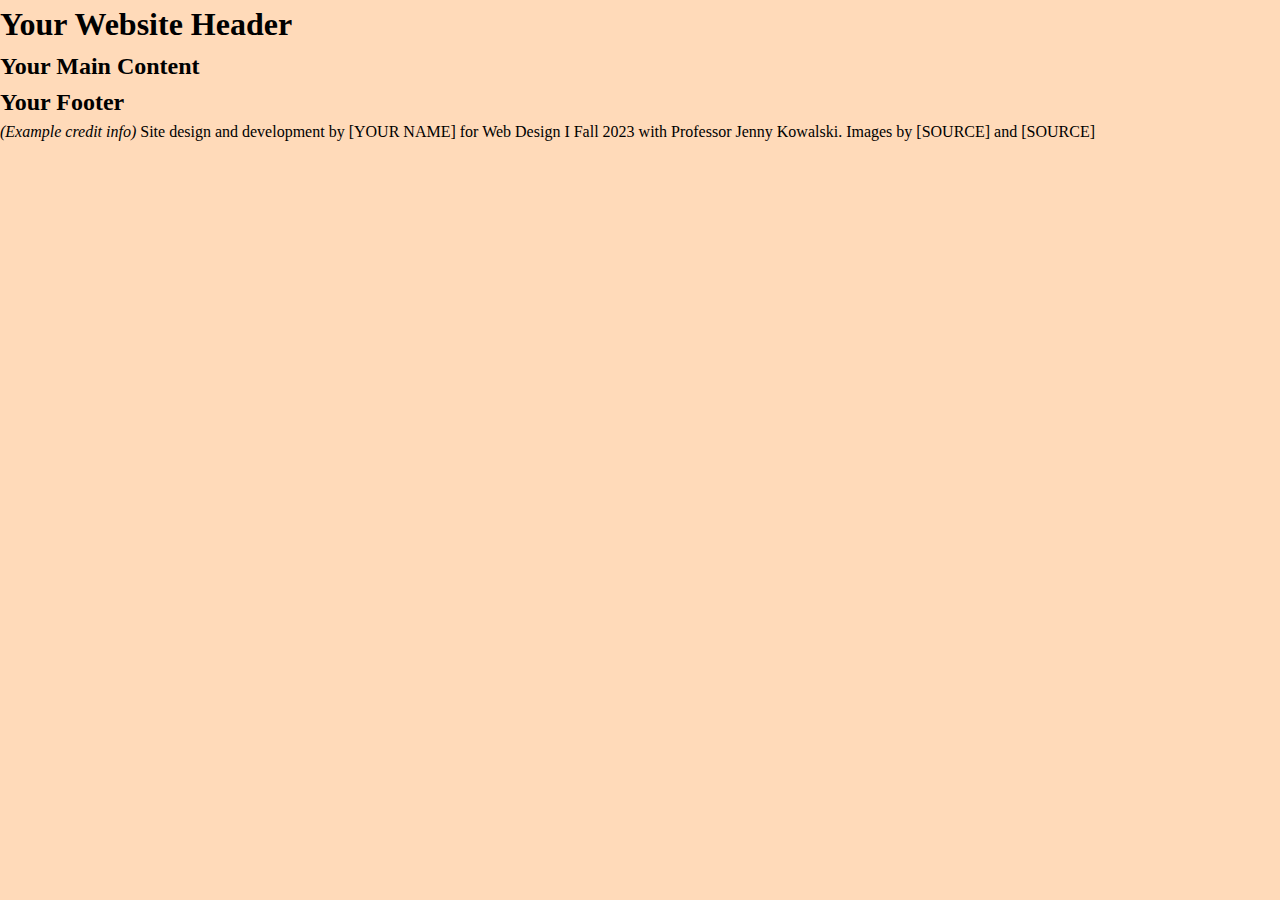
==== index.html @ ea48795d "Initial commit" ====
<!DOCTYPE html>
<html lang="en">

<head>
    <meta charset="UTF-8">
    <meta name="viewport" content="width=device-width, initial-scale=1.0">
    <link rel="stylesheet" type="text/css" href="styles.css">
    <title>Your Website Title</title>
    <!-- Include any additional meta tags, external fonts, or scripts here inside the head -->
</head>

<body>
    <!-- Your content goes here -->
    
    <header>
        <h1>Your Website Header</h1>
        <!-- Add logo, navigation, logo, or other header elements here based on your figma design file-->
    </header>

    <main>
        <h2>Your Main Content</h2>
        <!-- The main content of your website goes here based on your figma design file-->
    </main>

    <footer>
        <h2>Your Footer</h2>
        <p><em>(Example credit info)</em> Site design and development by [YOUR NAME] for Web Design I Fall 2023 with Professor Jenny Kowalski. Images by [SOURCE] and [SOURCE]</p>
        <!-- Footer content goes here, such as copyright information, links, etc. This is a good place for citing image sources-->
    </footer>

    <!-- Include any additional scripts or external libraries down here -->
</body>

</html>
---- styles.css ----
/* Starting off with Josh's Custom CSS Reset https://www.joshwcomeau.com/css/custom-css-reset/ */
*, *::before, *::after {
  box-sizing: border-box;
}
* {
  margin: 0;
}
body {
  line-height: 1.5;
  -webkit-font-smoothing: antialiased;
}
img, picture, video, canvas, svg {
  display: block;
  max-width: 100%;
}
input, button, textarea, select {
  font: inherit;
}
p, h1, h2, h3, h4, h5, h6 {
  overflow-wrap: break-word;
}
#root, #__next {
  isolation: isolate;
}

/* ——————————— YOUR CSS STARTS BELOW HERE ——————————— */

body {
  background-color: peachpuff;
}
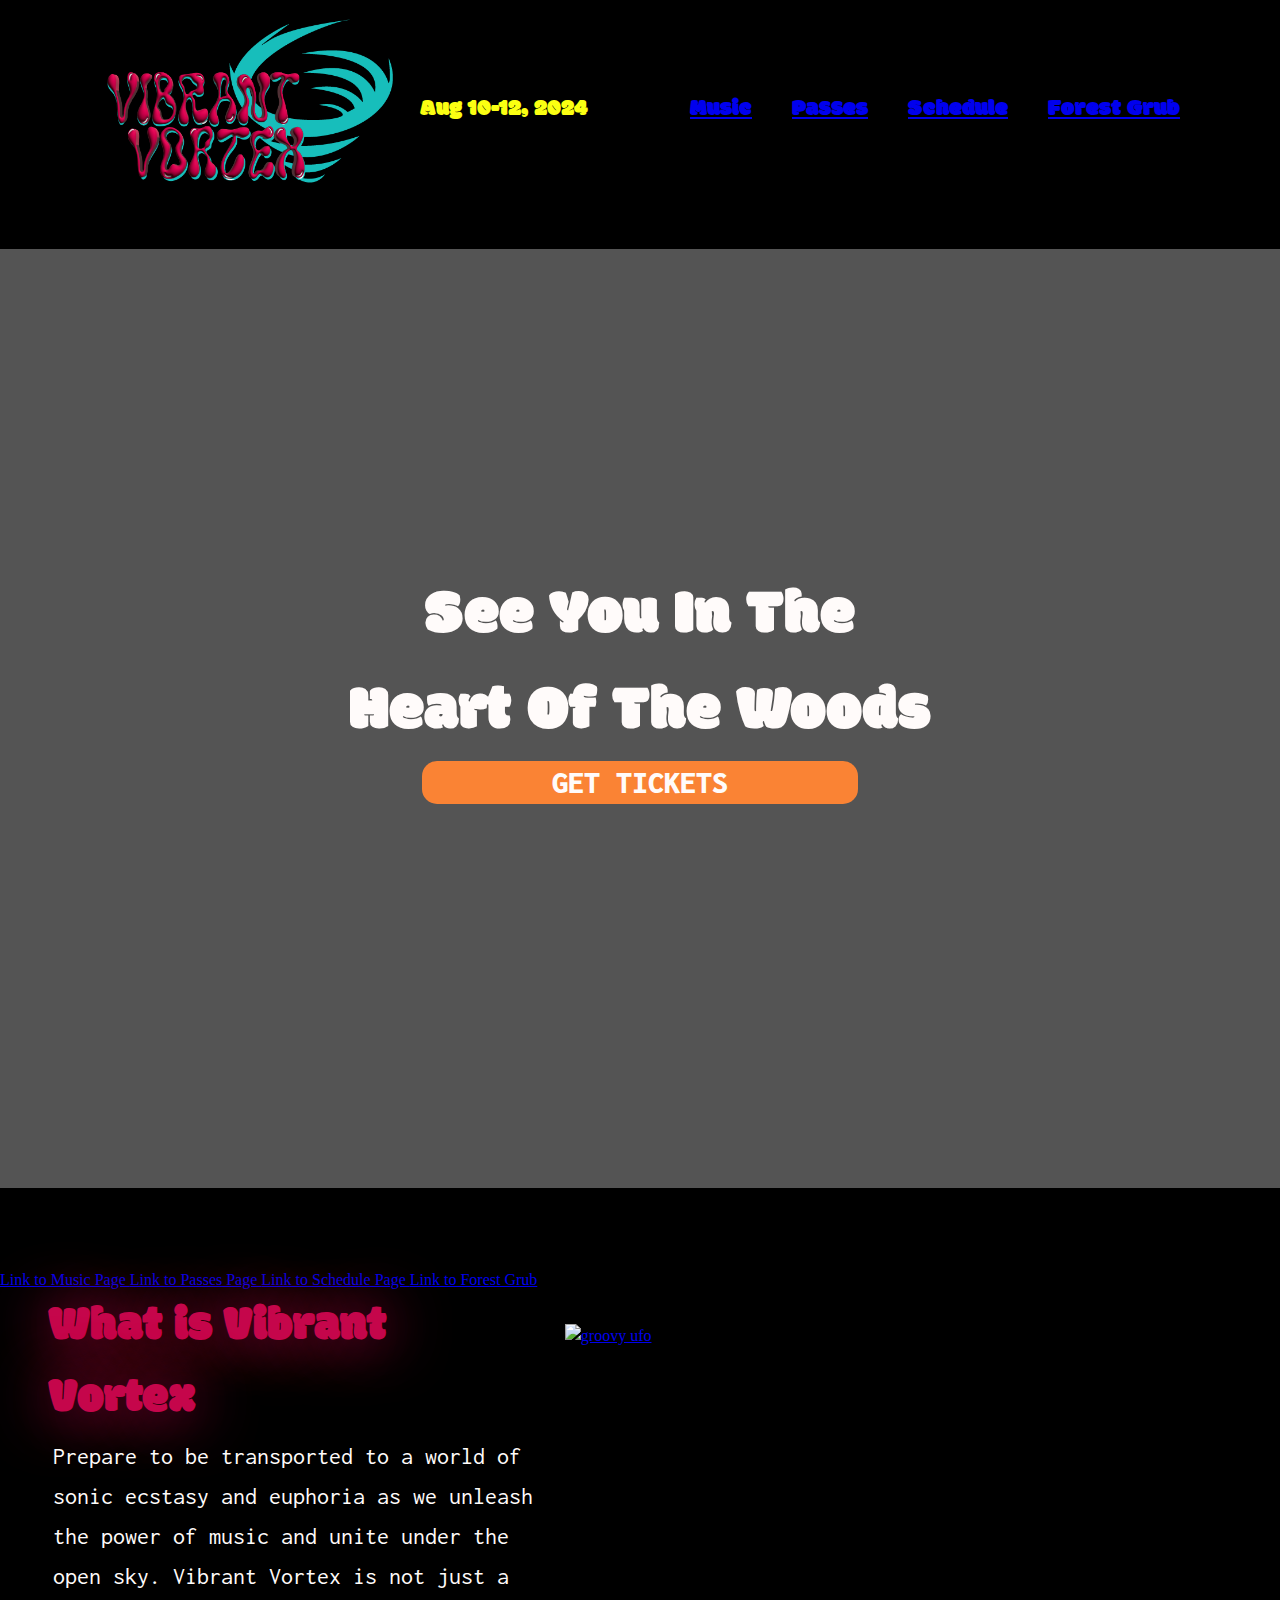
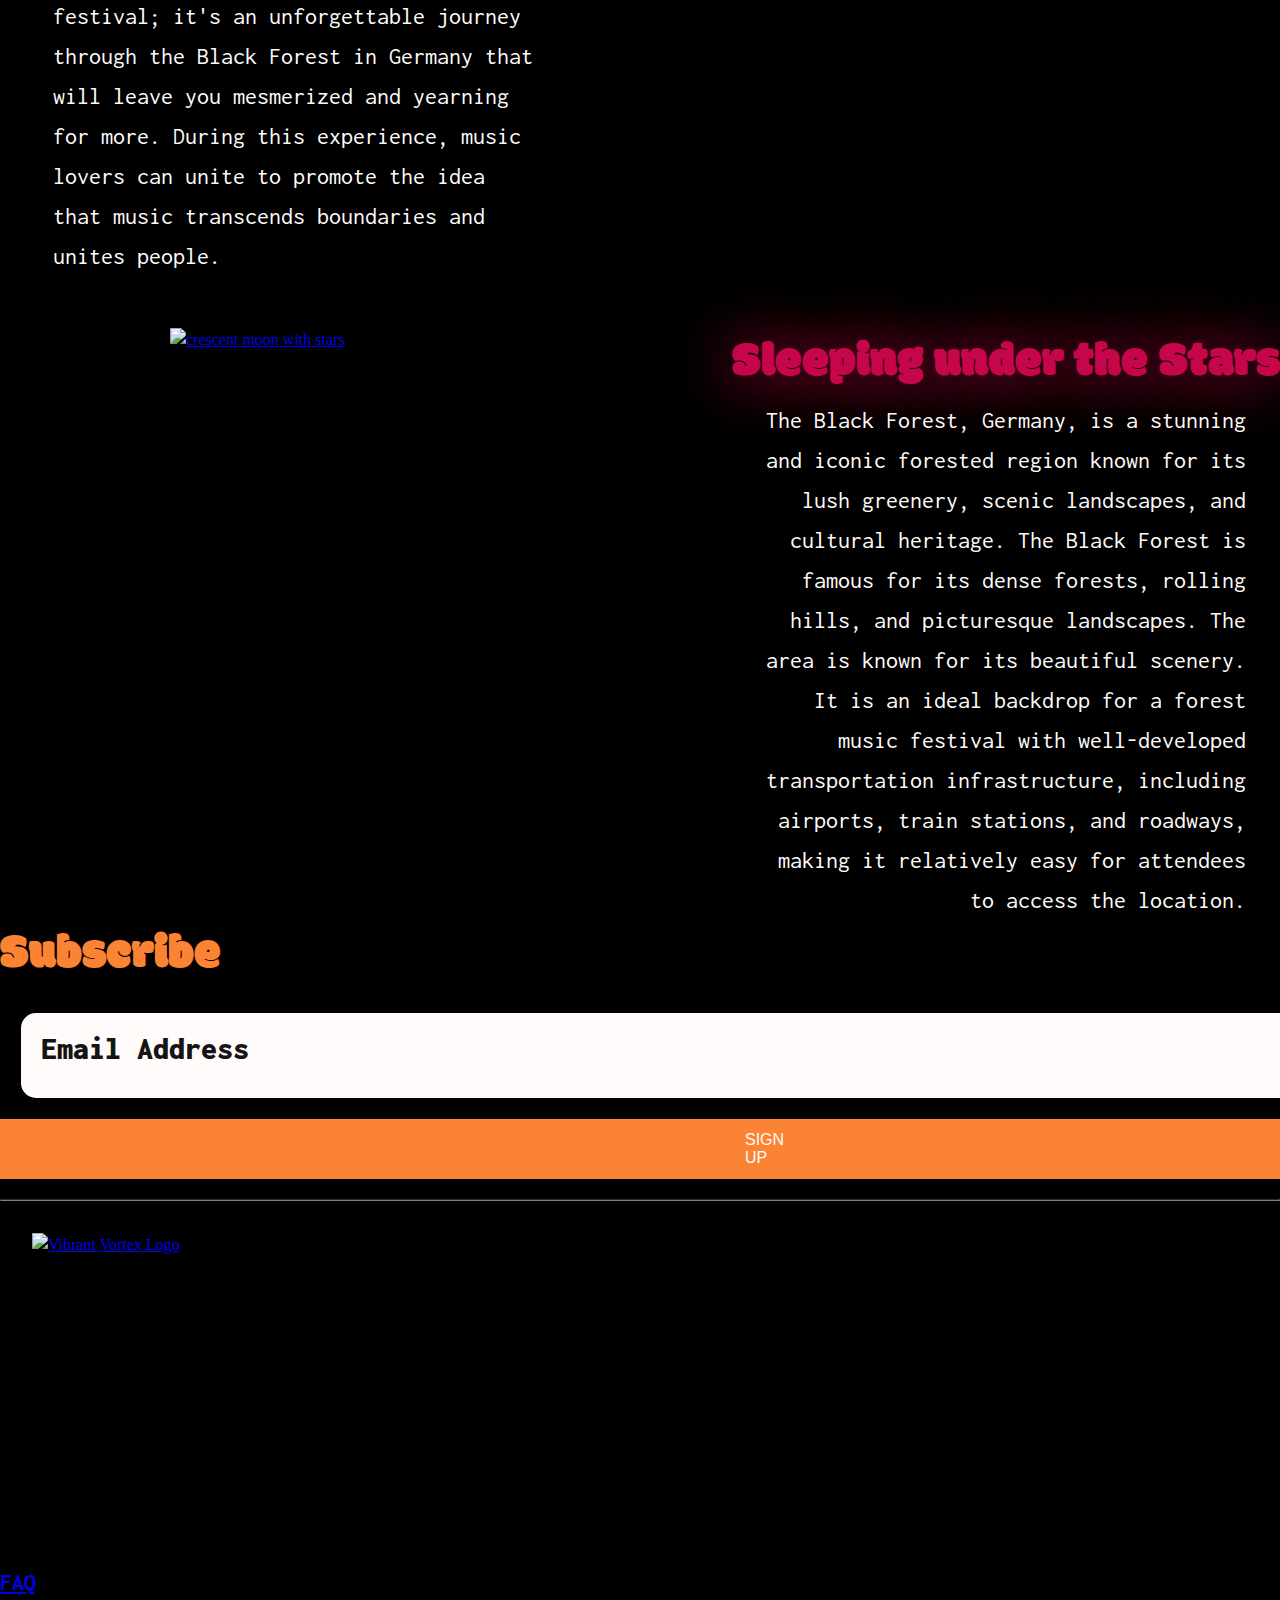
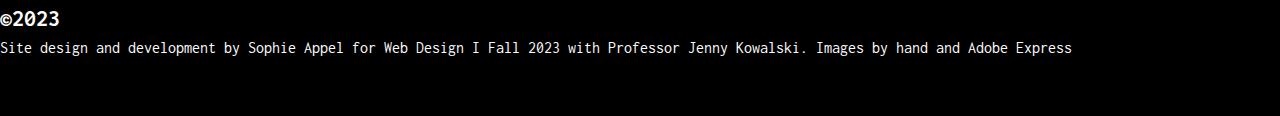
==== commit 6a66310a: "Add files via upload" ====
--- a/index.html
+++ b/index.html
@@ -5,26 +5,155 @@
     <meta charset="UTF-8">
     <meta name="viewport" content="width=device-width, initial-scale=1.0">
     <link rel="stylesheet" type="text/css" href="styles.css">
-    <title>Your Website Title</title>
-    <!-- Include any additional meta tags, external fonts, or scripts here inside the head -->
+    <title>Vibrant Vortex Music Festival</title>
+    <meta property="og:type" content="website">
+    <meta property="og:title" content="Vibrant Vortex">
+    <meta property="og:description" content="August 10-12, 2024">
+
+    <!--Modak + Inconsolata Font Family-->
+    <style>
+        @import url('https://fonts.googleapis.com/css2?family=Inconsolata:wght@200;300;400;500;600;700;800;900&family=Modak&display=swap');
+    </style>
+
+    <!-- Include an y additional meta tags, external fonts, or scripts here inside the head -->
+
 </head>
 
+
+
+<!--See You in the Forest Screen-->
+
 <body>
-    <!-- Your content goes here -->
-    
-    <header>
-        <h1>Your Website Header</h1>
-        <!-- Add logo, navigation, logo, or other header elements here based on your figma design file-->
-    </header>
+    <div class="main-nav">
+        <div class="nav-left">
+            <img class="nav-logo" src="./Images/Vibrant Vortex Logo.png" />
+            <p class="nav-dates">
+                Aug 10-12, 2024
+            </p>
+
+        </div>
+        <input id="toggle" type="checkbox" />
+
+        <label for="toggle" class="hamburger">
+            <div class="top-bun"></div>
+            <div class="meat"></div>
+            <div class="bottom-bun"></div>
+        </label>
+
+        <div class="nav">
+            <div class="nav-wrapper">
+                <nav class="nav-left">
+                    <a href="music.html">Music</a><br>
+                    <a href="passes.html">Passes</a><br>
+                    <a href="schedule.html">Schedule</a><br>
+                    <a href="grub.html">Forest Grub</a>
+                </nav>
+            </div>
+        </div>
+    </div>
+    <section>
+        <div class="headingBackground">
+            <h1 class="headingText">See You In The</h1>
+            <h1 class="headingText">Heart Of The Woods</h1>
+            <button type="button" class="GetTicketsButton" onclick="alert('Link to Passes')">GET TICKETS</button>
+        </div>
+
+        <!--<section>
+            <a href="/Volumes/sja225/Web design/event-site-template-web1-main/Images/concert_heading.png">
+                <img class="headingBackground" alt="Heading Background Image" src="/Volumes/sja225/Web design/event-site-template-web1-main/Images/concert_heading.png"
+                    width="1837"
+                    height="2053">
+        </section>-->
+
+        <a href="music.html">
+            Link to Music Page
+            <!---Link to the Navigation Eventually-->
+        </a>
+        <a href="passes.html">
+            Link to Passes Page
+            <!---Link to the Navigation Eventually-->
+        </a>
+        <a href="schedule.html">
+            Link to Schedule Page
+            <!---Link to the Navigation Eventually-->
+        </a>
+        <a href="grub.html">
+            Link to Forest Grub
+            <!---Link to the Navigation Eventually-->
+        </a>
+
+    </section>
+
+    <!--QnA on Front Page-->
 
     <main>
-        <h2>Your Main Content</h2>
+        <section class="IndexQuestion1Row">
+            <div>
+                <p class="VibrantVortexQuestion">What is Vibrant Vortex</p>
+                <p class="VibrantVortexAnswer">Prepare to be transported to a world of sonic ecstasy and euphoria as we
+                    unleash the power of music and unite under the open sky. Vibrant Vortex is not just a festival; it's
+                    an unforgettable journey through the Black Forest in Germany that will leave you mesmerized and
+                    yearning for more. During this experience, music lovers can unite to promote the idea that music
+                    transcends boundaries and unites people.</p>
+            </div>
+
+            <div class="IndexQuestion1Column">
+                <a class="UFOpng" href="/Volumes/sja225/Web design/event-site-template-web1-main/Images/groovy ufo.png">
+                    <img src="/Volumes/sja225/Web design/event-site-template-web1-main/Images/groovy ufo.png"
+                        alt="groovy ufo" style="width:100%">
+                </a>
+            </div>
+        </section>
+
+        <section class="IndexQuestion2Row">
+            <div class="IndexQuestion2Column">
+                <a class="MOONpng"
+                    href="/Volumes/sja225/Web design/event-site-template-web1-main/Images/good night moon.png">
+                    <img src="/Volumes/sja225/Web design/event-site-template-web1-main/Images/good night moon.png"
+                        alt="crescent moon with stars" style="width:100%">
+                </a>
+            </div>
+
+            <div>
+                <p class="SleepingStarsQuestion">Sleeping under the Stars</h1>
+                <p class="SleepingStarsAnswer">The Black Forest, Germany, is a stunning and iconic forested region known
+                    for its lush greenery, scenic landscapes, and cultural heritage. The Black Forest is famous for its
+                    dense forests, rolling hills, and picturesque landscapes. The area is known for its beautiful
+                    scenery. It is an ideal backdrop for a forest music festival with well-developed transportation
+                    infrastructure, including airports, train stations, and roadways, making it relatively easy for
+                    attendees to access the location.</p>
+            </div>
+        </section>
         <!-- The main content of your website goes here based on your figma design file-->
+
     </main>
 
     <footer>
-        <h2>Your Footer</h2>
-        <p><em>(Example credit info)</em> Site design and development by [YOUR NAME] for Web Design I Fall 2023 with Professor Jenny Kowalski. Images by [SOURCE] and [SOURCE]</p>
+        <section>
+            <p class="Subscribe">Subscribe</p>
+            <div id="SubscribeBox">
+                <p class="EmailText">Email Address</h2>
+            </div>
+            <button type="button" class="button" onclick="alert('you have signed up')">SIGN UP</button>
+        </section>
+
+        <hr class="bottom_line">
+
+        <a href="/Volumes/sja225/Web design/event-site-template-web1-main/Images/Vibrant Vortex Logo.png">
+            <img class="FAQLogo" alt="Vibrant Vortex Logo"
+                src="/Volumes/sja225/Web design/event-site-template-web1-main/Images/Vibrant Vortex Logo.png"
+                width="411" height="299">
+            <!-- Add logo, navigation, logo, or other header elements here based on your figma design file-->
+        </a>
+
+        <section>
+            <h2>
+                <a href="faq.html" target="_blank">FAQ</a>
+            </h2>
+            <h2>©2023</h2>
+        </section>
+        <p>Site design and development by Sophie Appel for Web Design I Fall 2023 with Professor Jenny Kowalski. Images
+            by hand and Adobe Express </p>
         <!-- Footer content goes here, such as copyright information, links, etc. This is a good place for citing image sources-->
     </footer>
 
@@ -32,3 +161,13 @@
 </body>
 
 </html>
+
+
+<!--h1 64-->
+<!--h2 48-->
+<!--h3 36-->
+<!--p 30-->
+<!--pass_text 24-->
+
+<!--c-navigation_ContainerMobile-->
+<!--c-navigation_ContainerMobile-->--- a/styles.css
+++ b/styles.css
@@ -1,30 +1,887 @@
 /* Starting off with Josh's Custom CSS Reset https://www.joshwcomeau.com/css/custom-css-reset/ */
-*, *::before, *::after {
+*,
+*::before,
+*::after {
   box-sizing: border-box;
 }
+
 * {
   margin: 0;
 }
+
 body {
   line-height: 1.5;
   -webkit-font-smoothing: antialiased;
 }
-img, picture, video, canvas, svg {
+
+img,
+picture,
+video,
+canvas,
+svg {
   display: block;
   max-width: 100%;
 }
-input, button, textarea, select {
-  font: inherit;
-}
-p, h1, h2, h3, h4, h5, h6 {
+
+input,
+button,
+textarea,
+select {
+  font: 'Modak';
+}
+
+p,
+h1,
+h2,
+h3,
+h4,
+h5,
+h6 {
   overflow-wrap: break-word;
 }
-#root, #__next {
+
+#root,
+#__next {
   isolation: isolate;
 }
 
+/*** NAV STYLES ***/
+
+.main-nav {
+  display: flex;
+  justify-content: space-between;
+  align-items: center;
+  margin: 0 100px;
+}
+
+.nav {
+  display: flex;
+  justify-content: flex-start;
+  align-items: center;
+  font-family: 'Modak'; font-size: 1.5em;
+}
+
+.nav-dates {
+  font-family: 'Modak'; font-size: 1.5em;
+  color: #FBFF12; 
+}
+
+.nav-logo {
+  width: 300px;
+}
+
+#toggle {
+  display: none;
+}
+
+@media screen and (min-width: 1000px) {
+  .nav-left {
+    display: flex;
+    justify-content: flex-start;
+    align-items: center;
+    gap: 20px;
+  }
+}
+
+
+
+/* ——————————— HAMBURGER ——————————— */
+
+@media screen and (max-width: 1000px) {
+  .nav-logo {
+    width: 100px;
+  }
+
+
+  /**
+  Hamburger
+  **/
+  .hamburger {
+    position: absolute;
+    top: 5em;
+    right: 5%;
+    margin-left: -2em;
+    margin-top: -45px;
+    width: 2em;
+    height: 45px;
+    z-index: 5;
+  }
+
+  .hamburger div {
+    position: relative;
+    width: 3em;
+    height: 7px;
+    border-radius: 3px;
+    background-color: #f8982b;
+    margin-top: 8px;
+    transition: all 0.3s ease-in-out;
+  }
+
+  /**
+  Nav Styles
+  **/
+  .nav {
+    position: fixed;
+    width: 100%;
+    height: 100%;
+    background-color: black;
+    top: -100%;
+    left: 0;
+    right: 0;
+    bottom: 0;
+    overflow: hidden;
+    transition: all 0.3s ease-in-out;
+    transform: scale(0);
+  }
+
+  .nav-wrapper {
+    position: relative;
+    overflow: hidden;
+    overflow-y: auto;
+    height: 100%;
+  }
+
+  nav {
+    text-align: left;
+    margin-left: 25%;
+  }
+
+  nav a {
+    position: relative;
+    text-decoration: none;
+    color: black;
+    font-size: 2em;
+    display: inline-block;
+    margin-top: 1.25em;
+    transition: color 0.2s ease-in-out;
+    letter-spacing: 1px;
+  }
+
+  nav a:before {
+    content: '';
+    height: 0;
+    position: absolute;
+    width: 0.25em;
+    background-color: white;
+    left: -0.5em;
+    transition: all 0.2s ease-in-out;
+  }
+
+  nav a:hover {
+    color: white;
+  }
+
+  nav a:hover:before {
+    height: 100%;
+  }
+
+  /**
+Animations
+**/
+  #toggle:checked+.hamburger .top-bun {
+    transform: rotate(-45deg);
+    margin-top: 25px;
+  }
+
+  #toggle:checked+.hamburger .bottom-bun {
+    opacity: 0;
+    transform: rotate(45deg);
+  }
+
+  #toggle:checked+.hamburger .meat {
+    transform: rotate(45deg);
+    margin-top: -7px;
+  }
+
+  #toggle:checked+.hamburger+.nav {
+    top: 0;
+    transform: scale(1);
+  }
+}
+
+
 /* ——————————— YOUR CSS STARTS BELOW HERE ——————————— */
 
-body {
-  background-color: peachpuff;
-}+
+/*Home Page*/
+.homepage{
+  padding: 20px;
+}
+
+html {
+  background-color: black;
+  color: #FFFBFA;
+  width: auto;
+  padding-top: 0;
+  padding-bottom:3.5em;
+  
+}
+
+.headingBackground {
+  background: url(images/concert_heading.png), lightgray 50% / cover no-repeat;
+  background-position: center;
+  background-size: cover;
+  box-shadow: inset 0 0 0 1000px rgba(0, 0, 0, 0.60);
+
+  width: 1837;
+  height: 2053;
+
+  padding: 20em;
+  margin-top: 2em;
+  margin-bottom: 5em;
+}
+
+.headingText{
+  color: #FFFBFA;
+  display: flex;
+  justify-content: center;
+  font-family: 'Modak';
+  font-size: 64px;
+}
+
+.GetTicketsButton{
+  background-color: #FA8334; /* Orange */
+  border-radius: 15px;
+
+  font-family: 'Inconsolata'; font-size: 32px;
+  font-weight: 900;
+  text-align: center;
+  color: #FFFBFA;
+
+  display: flex;
+  justify-content: center;
+  margin: auto;
+  margin-bottom: 2em;
+
+  padding: 5px 130px;
+  border: none;
+}
+
+.IndexQuestion1Row {
+  display: flex;
+}
+
+.IndexQuestion1Column{
+  flex: 50%;
+}
+
+.VibrantVortexQuestion {
+  color: #C5064B;
+  font-size: 48px;
+  font-family: 'Modak';
+  font-weight: normal;
+  text-shadow: 0px 2px 60px #C5064B;
+  margin-left: 1em;
+}
+
+.VibrantVortexAnswer {
+  color: #FFFBFA;
+  margin-left: 2.2em;;
+  width: 20em; 
+  font-size: 24px;
+  line-height: 40px;
+}
+
+.UFOpng { /*Media Quiery Underneath*/
+  display: flex;
+  justify-content: flex-end;
+  width: 1019px;
+  height: 636px; 
+  /*width: 392px;
+  height: 496px;*/
+
+  padding: 2em;
+}
+
+.IndexQuestion2Row {
+  display: flex;
+}
+
+.IndexQuestion2Column{
+  flex: 50%;
+}
+
+.SleepingStarsQuestion {
+  color: #C5064B;
+  font-size: 48px;
+  font-family: 'Modak';
+  font-weight: normal;
+  text-shadow: 0px 2px 60px #C5064B;
+  text-align: right;
+
+  display: flex;
+  justify-content: flex-end;
+  margin: auto;
+}
+
+.SleepingStarsAnswer {
+  color: #FFFBFA;
+  
+  display: flex;
+  justify-content: flex-end;
+  margin: auto;
+
+  width: 20em; 
+  text-align: right;
+  font-size: 24px;
+  line-height: 40px;
+}
+
+.MOONpng {
+  display: flex;
+  justify-content: flex-start;
+  margin: auto;
+
+  width: 392px;
+  height: 362px;
+}
+
+.Subscribe{
+  color: #FA8334;
+  font-size: 48px;
+  font-family: 'Modak';
+  font-weight: normal;
+}
+
+.EmailText{
+  color: #151414;
+  font-family: 'Inconsolata'; font-size: 32px;
+  font-weight: 900;
+  margin-top: 10px;
+
+  display: flex;
+  justify-content: left;
+
+  border-radius: 15px;
+
+  padding-left: 20px;
+  padding-top: 12px;
+  border: none;
+}
+
+#SubscribeBox{
+  width:1518px;
+  height:85px;
+  background:#FFFBFA;
+  font-family: 'Inconsolata';
+  margin: 1.3em;
+  border-radius: 15px;
+
+}
+
+/* MUSIC PAGE */
+.MusicBackground {
+  background-image: url(concert_background_2.png);
+}
+
+.MusicLineup {
+  color: #FFFBFA;
+  font-family: 'Modak'; font-size: 36px;
+  font-weight: normal;
+
+  width: 275px;
+  height: 75px;
+
+  display: flex;
+  justify-content: center;
+  margin: auto;
+
+  margin-bottom: 2em;
+  padding: 15px 15px;
+  text-align: center;
+
+  filter: drop-shadow(0px 4px 4px rgba(0, 0, 0, 0.25));
+
+  background: #C5064B;
+  box-shadow: 0px 0px 98px 12px #C5064B;
+}
+
+ /*Line - in between headliners ADD ANOTHER*/
+ .vl {
+  box-shadow: 1px 1px 3px #FBFF12;
+  height: 42px;
+  border-left: 3px solid #FBFF12;
+  position: absolute;
+  left: 28%;
+  margin-left: -3px;
+}
+
+.Headliners {
+  display: flex;
+  flex-direction: column;
+
+    .PostMalone {
+        font-family: 'Inconsolata';
+        font-style: normal;
+        font-weight: 700;
+        font-size: 48px;
+        line-height: 50px;
+      
+        color: #FFFBFA;
+      }
+
+      .TaylorSwift {
+        font-family: 'Inconsolata';
+        font-style: normal;
+        font-weight: 700;
+        font-size: 48px;
+        line-height: 50px;
+      
+        color: #FFFBFA;
+      }
+
+      .KendrickLamar {
+        font-family: 'Inconsolata';
+        font-style: normal;
+        font-weight: 700;
+        font-size: 48px;
+        line-height: 50px;
+        
+        color: #D9D9D9;
+
+        margin-bottom: 2em;
+      }
+}
+
+.Artists{
+  color: #FFFBFA;
+  font-family:'Inconsolata';
+  font-size: 36px;
+  text-align: center;
+
+  display: flex;
+  justify-content: center;
+  margin: auto;
+
+  margin-left: 8em;
+  margin-right: 8em;
+
+}
+
+/*PASSES*/
+.Passes{
+  color: #FFFBFA;
+  font-family: 'Modak'; font-size: 36px;
+  font-weight: normal;
+
+  width: 275px;
+  height: 75px;
+
+  display: flex;
+  justify-content: center;
+  margin: auto;
+
+  margin-bottom: 2em;
+  padding: 15px 15px;
+  text-align: center;
+
+  filter: drop-shadow(0px 4px 4px rgba(0, 0, 0, 0.25));
+
+  background: #17BEBB;
+  box-shadow: 0px 0px 98px 12px #17BEBB;
+}
+
+.PassHeading{
+  color: #FFFBFA;
+  font-size: 48px;
+  font-family: 'Modak';
+  font-weight: normal;
+  margin-left: 2em;
+}
+
+.PassSubHeading {
+  color: #FFFBFA;
+  font-family: 'Inconsolata'; font-size: 30px;
+  font-weight: medium;
+  margin-left: 7em;
+  margin-bottom: 0.5em;
+}
+
+.PassParagraph {
+  color: #FFFBFA;
+  font-family: 'Inconsolata'; font-size: 24px;
+  font-weight: regular;
+  margin-left: 5.5em;
+  margin-bottom: 0.5em;
+}
+
+.FestivalPass {
+  color: #FFFBFA;
+  font-family: 'Inconsolata'; font-size: 24px;
+  font-weight: regular;
+  margin-left: 4em;
+  margin-top: 2em;
+  margin-bottom: 0.5em;
+}
+
+/*Schedule*/
+.Schedule{
+  color: #FFFBFA;
+  font-family: 'Modak'; font-size: 36px;
+  font-weight: normal;
+
+  width: 275px;
+  height: 75px;
+
+  display: flex;
+  justify-content: center;
+  margin: auto;
+
+  margin-bottom: 2em;
+  padding: 15px 15px;
+  text-align: center;
+
+  filter: drop-shadow(0px 4px 4px rgba(0, 0, 0, 0.25));
+
+  background: #FA8334;
+  box-shadow: 0px 0px 98px 12px #FA8334;
+}
+
+.ScheduleMonth {
+  color: #FFFBFA;
+  font-family: 'Inconsolata'; font-size: 80px;
+  font-weight: bold;
+
+  margin-left: 1.5em;
+}
+
+.ScheduleDay {
+  color: #FFFBFA;
+  font-family: 'Modak'; font-size: 96px;
+  font-weight: regular;
+
+  margin-left: 2.5em;
+  margin-bottom: 0.5em;
+}
+
+.date {
+  color: #FFFBFA;
+  font-family: 'Inconsolata'; font-size: 48px;
+  font-weight: bold;
+
+  text-align: center;
+
+  display: flex-container;
+  justify-content: center;
+  margin: auto;
+}
+
+.band {
+  color: #FFFBFA;
+  font-family: 'Modak'; font-size: 48px;
+  font-weight: regular;
+
+  text-align: center;
+
+  display: flex-container;
+  justify-content: center;
+  margin: auto;
+}
+
+/*3:00am Post Malone*/
+.HeadlinerDate1 {
+  color: #17BEBB;
+  font-family: 'Inconsolata'; font-size: 48px;
+  font-weight: bold;
+
+  text-align: center;
+
+  display: flex-container;
+  justify-content: center;
+  margin: auto;
+}
+
+.HeadlinerBand1 {
+  color: #17BEBB;
+  font-family: 'Modak'; font-size: 48px;
+  font-weight: regular;
+
+  text-align: center;
+
+  display: flex-container;
+  justify-content: center;
+  margin: auto;
+}
+
+/*3:00am Taylor Swift*/
+.HeadlinerDate2 {
+  color: #C5064B;
+  font-family: 'Inconsolata'; font-size: 48px;
+  font-weight: bold;
+
+  text-align: center;
+
+  display: flex-container;
+  justify-content: center;
+  margin: auto;
+}
+
+.HeadlinerBand2 {
+  color: #FFFBFA;
+  font-family: 'Modak'; font-size: 48px;
+  font-weight: regular;
+
+  text-align: center;
+
+  display: flex-container;
+  justify-content: center;
+  margin: auto;
+}
+
+/*3:00am KendrickLamar*/
+.HeadlinerDate3 {
+  color: #FA8334;
+  font-family: 'Inconsolata'; font-size: 48px;
+  font-weight: bold;
+
+  text-align: center;
+
+  display: flex-container;
+  justify-content: center;
+  margin: auto;
+}
+
+.HeadlinerBand3 {
+  color: #FA8334;
+  font-family: 'Modak'; font-size: 48px;
+  font-weight: regular;
+
+  text-align: center;
+
+  display: flex-container;
+  justify-content: center;
+  margin: auto;
+}
+
+/* FOREST GRUB */
+.ForestGrub {
+  color: #2D0B63;
+  font-family: 'Modak'; font-size: 36px;
+  font-weight: normal;
+
+  width: 275px;
+  height: 75px;
+
+  display: flex;
+  justify-content: center;
+  margin: auto;
+
+  margin-bottom: 2em;
+  padding: 15px 15px;
+  text-align: center;
+
+  filter: drop-shadow(0px 4px 4px rgba(0, 0, 0, 0.25));
+
+  background: #FBFF12;
+  box-shadow: 0px 0px 98px 12px #FBFF12;
+}
+
+.ForestGrubHeaderEntree {
+  color: #FA8334;
+  font-family: 'Modak'; font-size: 36px;
+  font-weight: regular;
+  margin-top: 2em;
+  margin-left: 1.3em;
+}
+
+.ForestGrubHeaderDesserts {
+  color: #17BEBB;
+  font-family: 'Modak'; font-size: 36px;
+  font-weight: regular;
+  margin-top: 2em;
+  margin-left: 1.3em;
+}
+
+.ForestGrubHeaderBev {
+  color: #C5064B;
+  font-family: 'Modak'; font-size: 36px;
+  font-weight: regular;
+  margin-top: 2em;
+  margin-left: 1.3em;
+}
+
+.Restaurant {
+  color: #FFFBFA;
+  font-family: 'Inconsolata'; font-size: 24px;
+  font-weight: bold;
+  margin-left: 2em;
+}
+
+/*FAQ PAGE*/
+
+.FAQHeadline {
+  color: #FFFBFA;
+  font-family: 'Modak'; font-size: 36px;
+  font-weight: normal;
+
+  width: 275px;
+  height: 75px;
+
+  display: flex;
+  justify-content: center;
+  margin: auto;
+
+  margin-bottom: 2em;
+  padding: 15px 15px;
+  text-align: center;
+
+  filter: drop-shadow(0px 4px 4px rgba(0, 0, 0, 0.25));
+}
+
+.faq_q {
+  color: #FFFBFA;
+  font-family: 'Inconsolata'; font-size: 28px;
+  font-weight: regular;
+  padding-left: 1em;
+  padding-bottom: 1em;
+}
+
+.faq_a {
+  color: #FFFBFA;
+  font-family: 'Inconsolata'; font-size: 18px;
+  font-weight: regular;
+  padding-left: 2.9em;
+  padding-bottom: 1em;
+}
+
+.PinterestButton {
+
+/* PINTEREST Text */
+
+  color: #FFFBFA;
+  font-family: 'Inconsolata';
+  font-style: normal;
+  text-align: center;
+
+  margin-left: 3.4em;
+  margin-top: 1em;
+  margin-bottom: 1em;
+
+/* Button */
+
+position: absolute;
+width: 400px;
+height: 96px;
+
+background: #FA8334;
+border-radius: 15px;
+border: none;
+}
+
+
+
+
+
+
+
+
+
+
+
+
+
+/*Basic Heading Commands*/
+
+h1 {
+  color: #FFFBFA;
+  font-size: 48px;
+  font-family: 'Modak'; font-size: 36px;
+  font-weight: normal;
+   /* font-family: "pain-de-mie", sans-serif;
+  font-style: normal; */
+}
+
+h2{
+  color: #FFFBFA;
+  font-family: 'Inconsolata';
+}
+
+h3{
+  color: #FFFBFA;
+  font-family: 'Inconsolata';
+}
+
+h4{
+  color: #FFFBFA;
+  font-family: 'Inconsolata';
+}
+
+p{
+  color: #FFFBFA;
+  font-family: 'Inconsolata';
+}
+
+.pass_text{
+  color: #FFFBFA;
+  font-family: 'Inconsolata';
+}
+
+.faq_a{
+  color: #FFFBFA;
+  font-family: 'Inconsolata';
+}
+
+.DateAndBand {
+  list-style-type: none
+}
+
+/*Footer*/
+.button {
+  background-color: #FA8334; /* Orange */
+  border: none;
+  color: #FFFBFA;
+  padding: 12px 745px;
+  text-align: left;
+  text-decoration: none;
+  display: inline-block;
+  font-size: 16px;
+}
+
+hr {
+  height: 2px;
+  margin-top: 20px;
+  background-color: gray;
+  border-color: gray;
+}
+
+.bottom-line {
+  margin-top: 25px;
+}
+
+.FAQLogo {
+  margin: 2em;
+}
+
+
+
+
+
+/*colors
+#C5064B - magenta
+#FBFF12 - yellow
+#FA8334 - orange
+#2D0B63 - violet
+#17BEBB - teal
+#103900 - green
+#FFFBFA - white
+
+/*--
+
+/*Macbook Dimensions
+2560 x 1600
+/*
+
+.c-navigation__navItemMobile {
+  text-align: left;
+  margin-left: 25px;
+  font-family: Carena,sans-serif;
+}
+
+@media (min-width: 768px)
+.c-navigation__navItem {
+    color: #fff;
+    font-size: 1rem;
+    font-weight: 700;
+}
+
+*/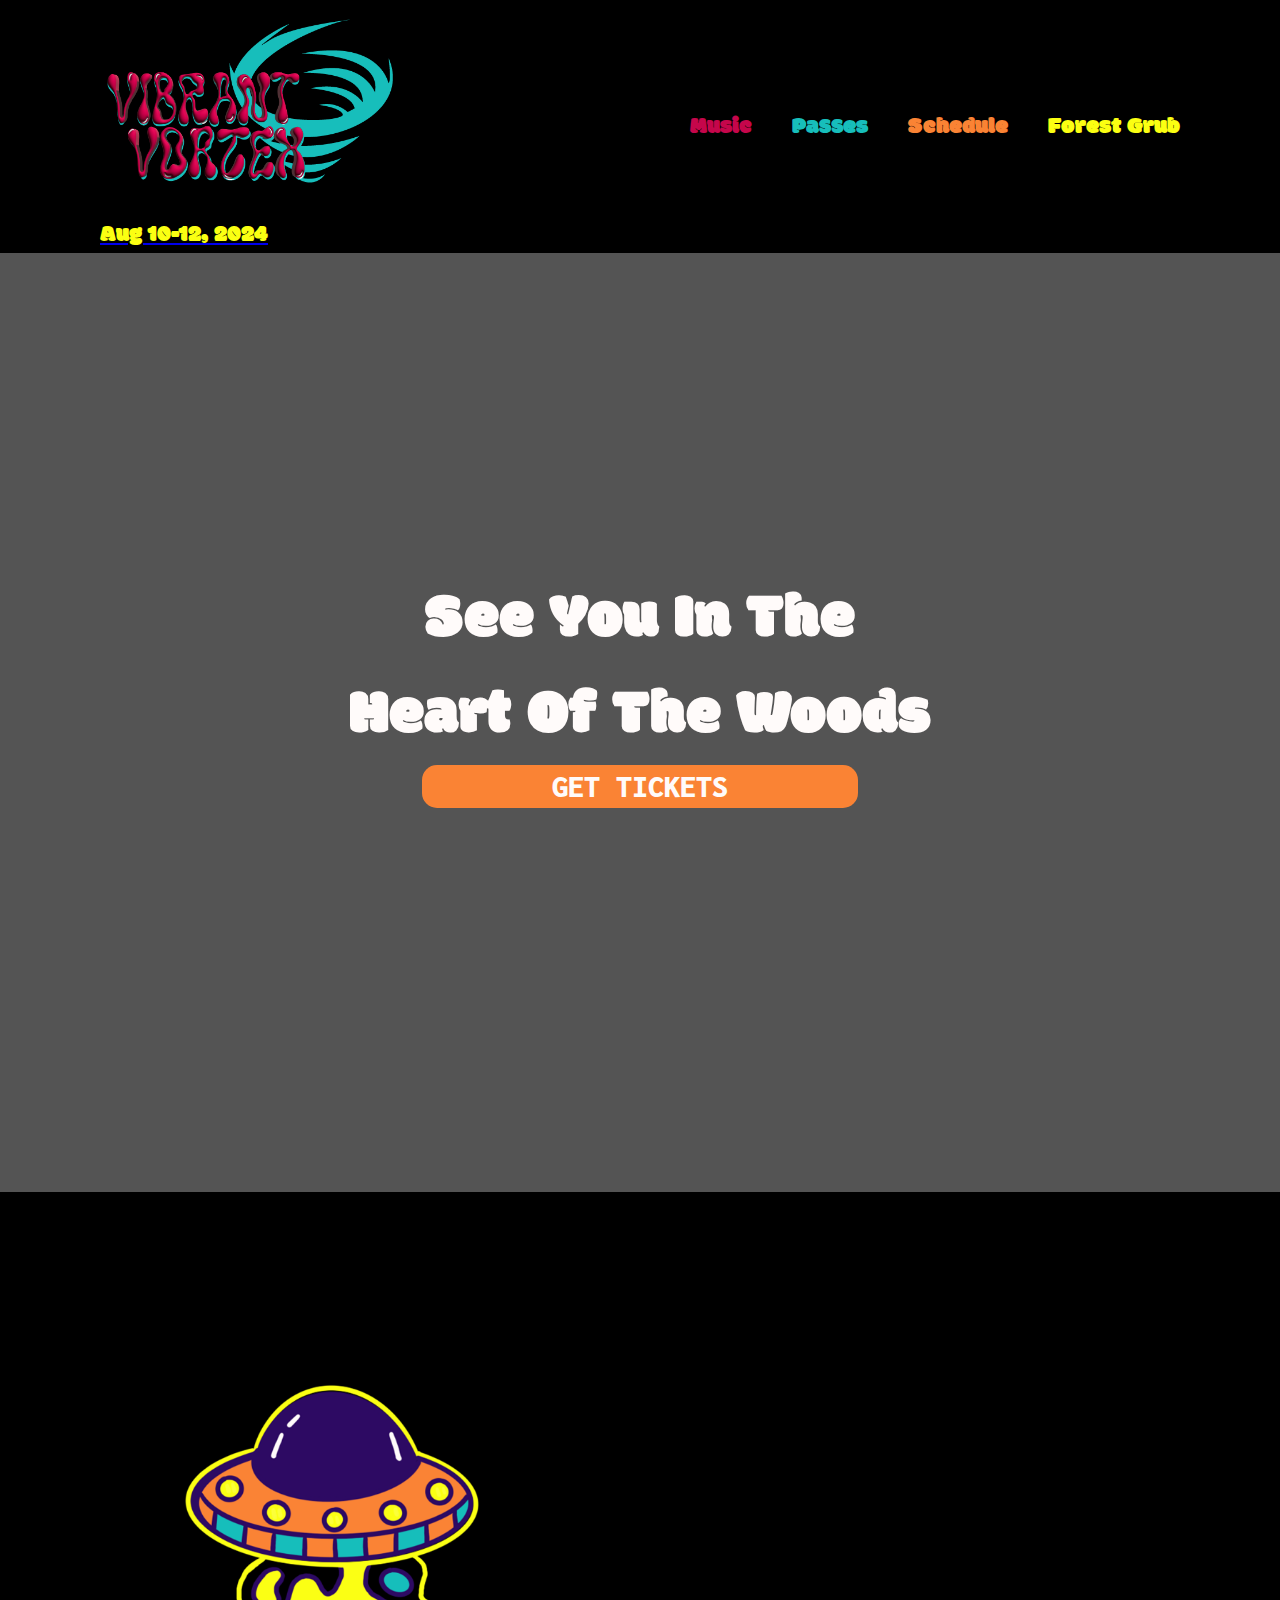
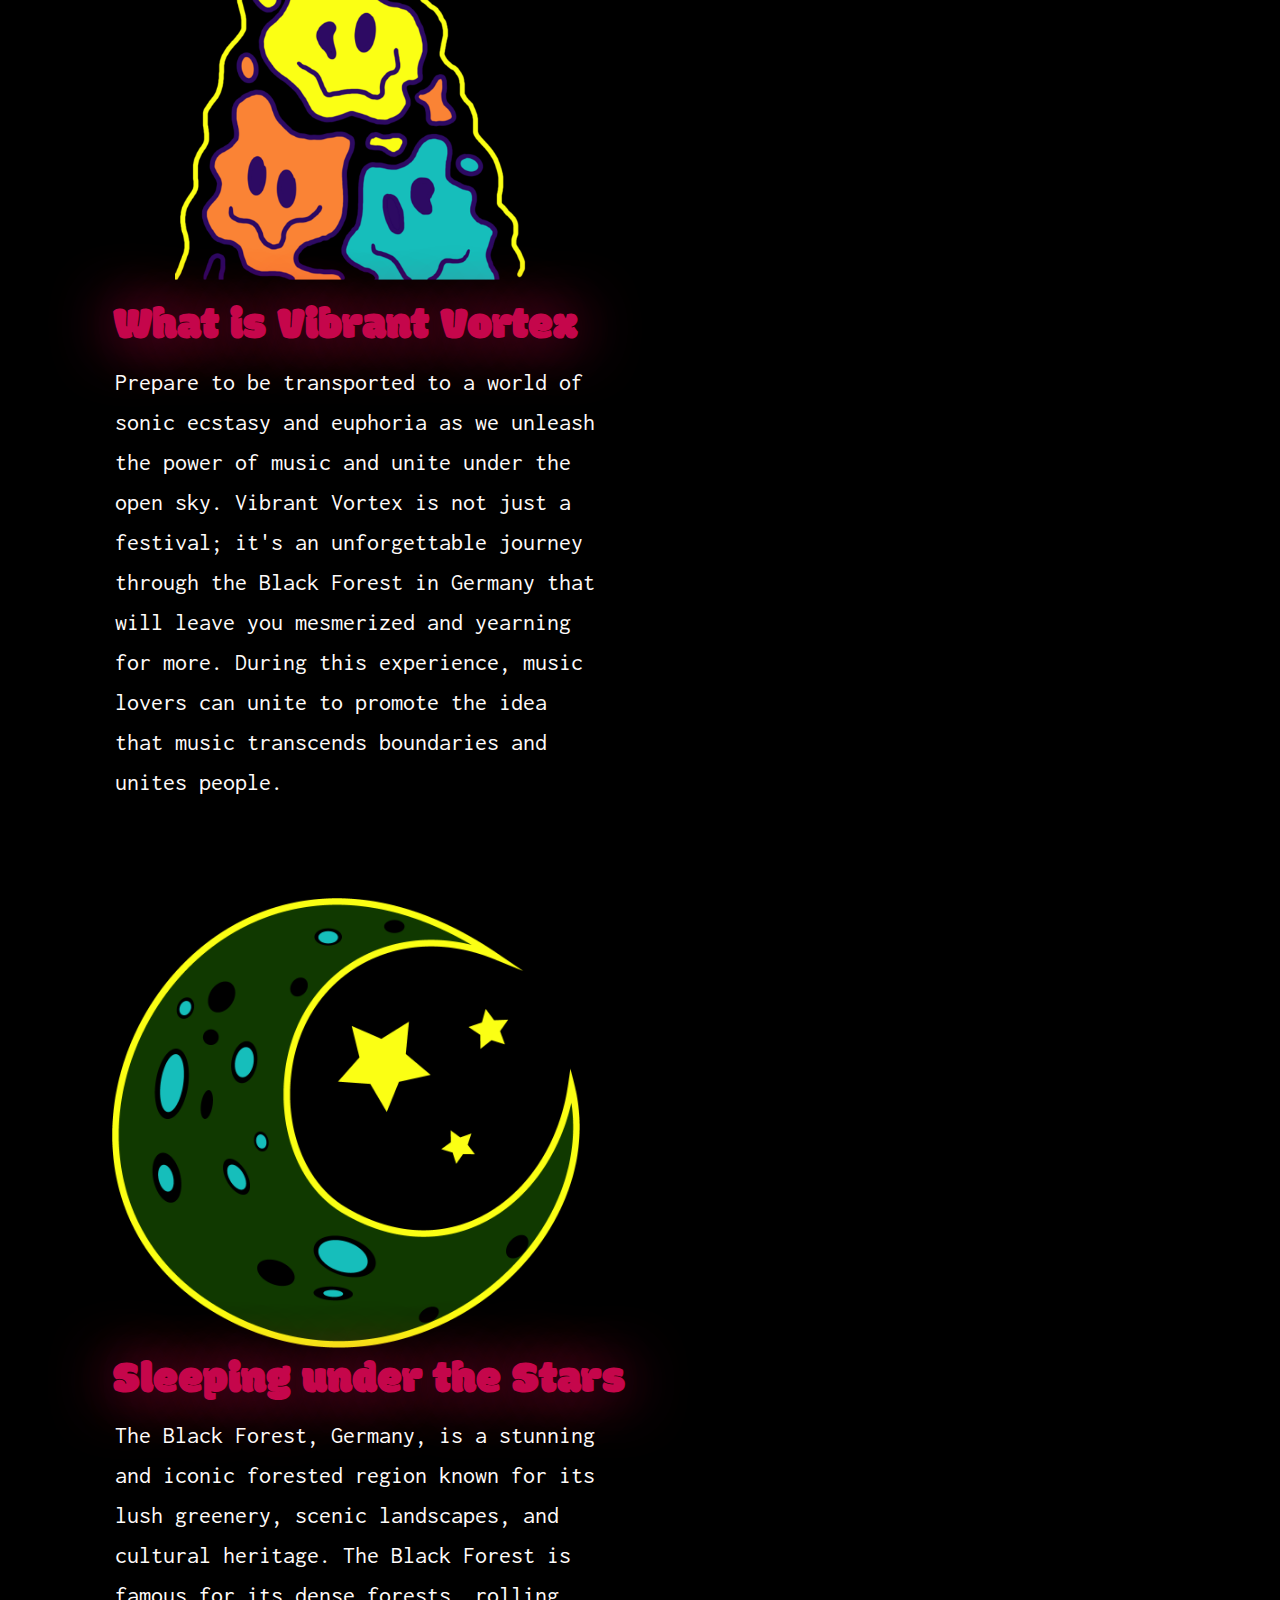
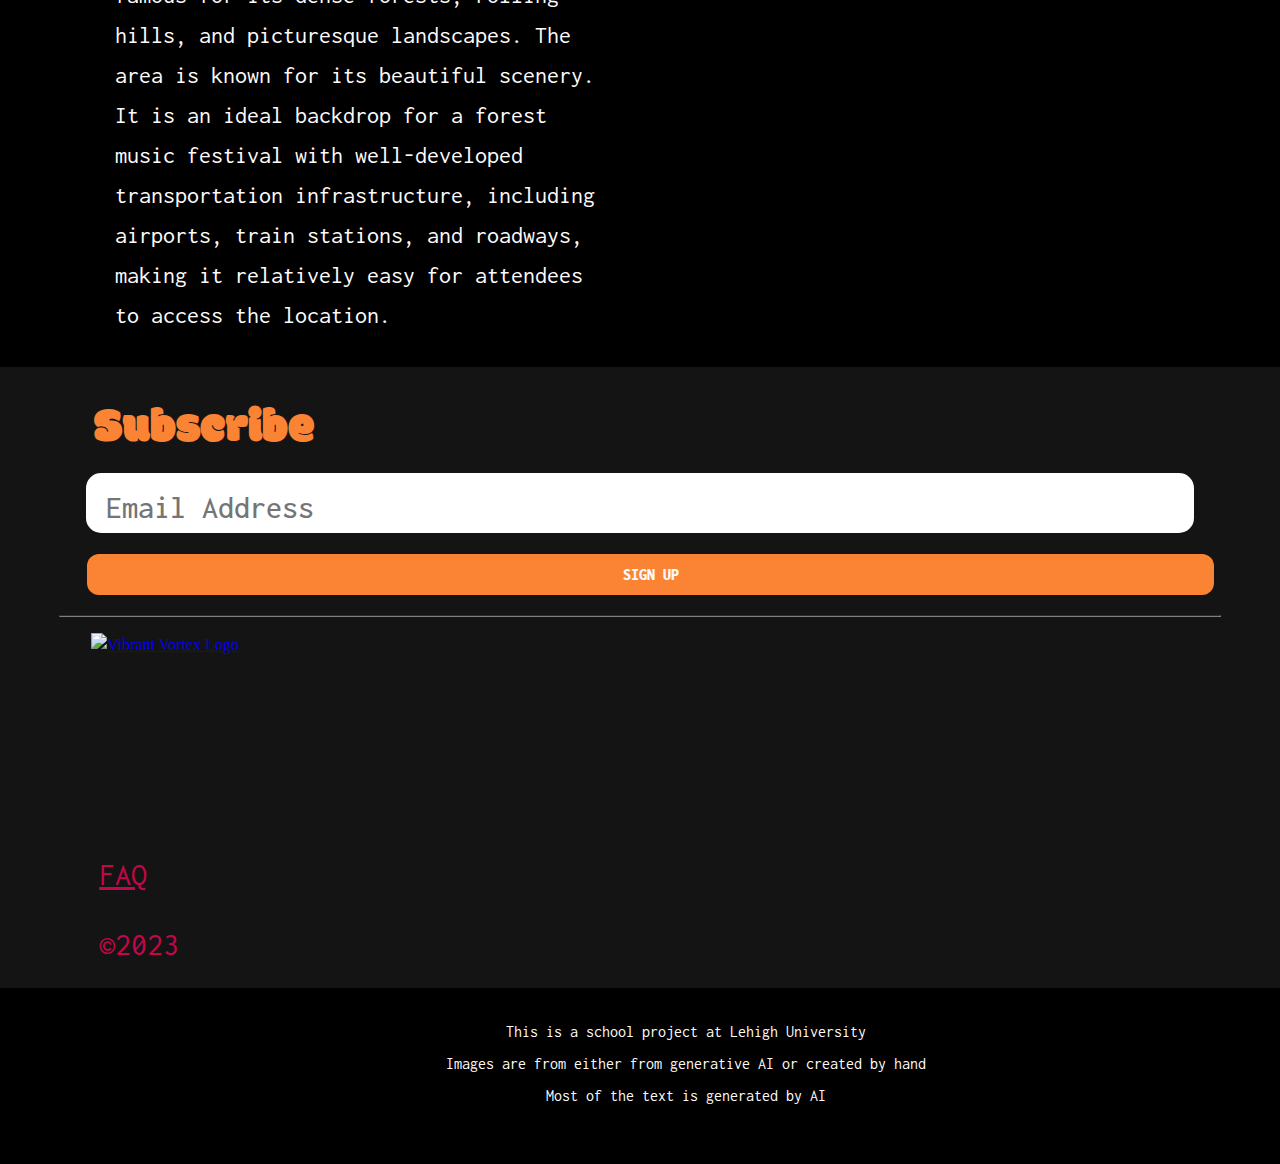
==== commit e263a9b6: "Add files via upload" ====
--- a/index.html
+++ b/index.html
@@ -26,10 +26,12 @@
 <body>
     <div class="main-nav">
         <div class="nav-left">
-            <img class="nav-logo" src="./Images/Vibrant Vortex Logo.png" />
-            <p class="nav-dates">
-                Aug 10-12, 2024
-            </p>
+            <a href="./index.html">
+                <img class="nav-logo" src="./Images/Vibrant Vortex Logo.png" />
+                <p class="nav-dates">
+                    Aug 10-12, 2024
+                </p>
+            </a>
 
         </div>
         <input id="toggle" type="checkbox" />
@@ -43,10 +45,10 @@
         <div class="nav">
             <div class="nav-wrapper">
                 <nav class="nav-left">
-                    <a href="music.html">Music</a><br>
-                    <a href="passes.html">Passes</a><br>
-                    <a href="schedule.html">Schedule</a><br>
-                    <a href="grub.html">Forest Grub</a>
+                    <a class="music" href="music.html">Music</a><br>
+                    <a class="passes" href="passes.html">Passes</a><br>
+                    <a class="schedule" href="schedule.html">Schedule</a><br>
+                    <a class="grub" href="grub.html">Forest Grub</a>
                 </nav>
             </div>
         </div>
@@ -58,36 +60,10 @@
             <button type="button" class="GetTicketsButton" onclick="alert('Link to Passes')">GET TICKETS</button>
         </div>
 
-        <!--<section>
-            <a href="/Volumes/sja225/Web design/event-site-template-web1-main/Images/concert_heading.png">
-                <img class="headingBackground" alt="Heading Background Image" src="/Volumes/sja225/Web design/event-site-template-web1-main/Images/concert_heading.png"
-                    width="1837"
-                    height="2053">
-        </section>-->
-
-        <a href="music.html">
-            Link to Music Page
-            <!---Link to the Navigation Eventually-->
-        </a>
-        <a href="passes.html">
-            Link to Passes Page
-            <!---Link to the Navigation Eventually-->
-        </a>
-        <a href="schedule.html">
-            Link to Schedule Page
-            <!---Link to the Navigation Eventually-->
-        </a>
-        <a href="grub.html">
-            Link to Forest Grub
-            <!---Link to the Navigation Eventually-->
-        </a>
-
-    </section>
-
     <!--QnA on Front Page-->
 
     <main>
-        <section class="IndexQuestion1Row">
+        <div class="IndexQuestionRow questionRow2">
             <div>
                 <p class="VibrantVortexQuestion">What is Vibrant Vortex</p>
                 <p class="VibrantVortexAnswer">Prepare to be transported to a world of sonic ecstasy and euphoria as we
@@ -96,65 +72,78 @@
                     yearning for more. During this experience, music lovers can unite to promote the idea that music
                     transcends boundaries and unites people.</p>
             </div>
-
-            <div class="IndexQuestion1Column">
-                <a class="UFOpng" href="/Volumes/sja225/Web design/event-site-template-web1-main/Images/groovy ufo.png">
-                    <img src="/Volumes/sja225/Web design/event-site-template-web1-main/Images/groovy ufo.png"
-                        alt="groovy ufo" style="width:100%">
+            <div class="MOONpng">
+                <a href="./Images/groovy ufo.png">
+                    <img src="./Images/groovy ufo.png"
+                        alt="groovy ufo"
+                        height="526"
+                        width="auto">
                 </a>
             </div>
-        </section>
+        </div>
 
-        <section class="IndexQuestion2Row">
-            <div class="IndexQuestion2Column">
-                <a class="MOONpng"
-                    href="/Volumes/sja225/Web design/event-site-template-web1-main/Images/good night moon.png">
-                    <img src="/Volumes/sja225/Web design/event-site-template-web1-main/Images/good night moon.png"
-                        alt="crescent moon with stars" style="width:100%">
-                </a>
+        <div class="IndexQuestionRow">
+            <div>
+                <img class="MOONpng"
+                    src="./Images/good night moon.png"
+                    alt="crescent moon with stars">
             </div>
 
             <div>
-                <p class="SleepingStarsQuestion">Sleeping under the Stars</h1>
-                <p class="SleepingStarsAnswer">The Black Forest, Germany, is a stunning and iconic forested region known
+                <p class="VibrantVortexQuestion">Sleeping under the Stars</p>
+                <p class="VibrantVortexAnswer">The Black Forest, Germany, is a stunning and iconic forested region known
                     for its lush greenery, scenic landscapes, and cultural heritage. The Black Forest is famous for its
                     dense forests, rolling hills, and picturesque landscapes. The area is known for its beautiful
                     scenery. It is an ideal backdrop for a forest music festival with well-developed transportation
                     infrastructure, including airports, train stations, and roadways, making it relatively easy for
                     attendees to access the location.</p>
             </div>
-        </section>
+        </div>
+
         <!-- The main content of your website goes here based on your figma design file-->
 
     </main>
 
     <footer>
-        <section>
-            <p class="Subscribe">Subscribe</p>
-            <div id="SubscribeBox">
-                <p class="EmailText">Email Address</h2>
+        <div class="Footer">
+            <div>
+                <p class="Subscribe">Subscribe</p>
+                <div id="EmailBox">
+                    <input type="text" placeholder="Email Address" size="auto">
+                        <!--<p class="EmailText">Email Address</h2>-->
+                </div>
+                
+                    <button type="button" class="sign-up-button" onclick="alert('you have signed up')">SIGN UP</button>
+
             </div>
-            <button type="button" class="button" onclick="alert('you have signed up')">SIGN UP</button>
-        </section>
+        
+            <hr class="bottom_line">
 
-        <hr class="bottom_line">
+            <div>
 
-        <a href="/Volumes/sja225/Web design/event-site-template-web1-main/Images/Vibrant Vortex Logo.png">
-            <img class="FAQLogo" alt="Vibrant Vortex Logo"
-                src="/Volumes/sja225/Web design/event-site-template-web1-main/Images/Vibrant Vortex Logo.png"
-                width="411" height="299">
-            <!-- Add logo, navigation, logo, or other header elements here based on your figma design file-->
-        </a>
+                <a href="/Volumes/sja225/Web design/event-site-template-web1-main/Images/Vibrant Vortex Logo.png">
+                    <img class="FAQLogo" alt="Vibrant Vortex Logo"
+                        src="/Volumes/sja225/Web design/event-site-template-web1-main/Images/Vibrant Vortex Logo.png"
+                        width="411" height="299">
+                    <!-- Add logo, navigation, logo, or other header elements here based on your figma design file-->
+                </a>
 
-        <section>
-            <h2>
-                <a href="faq.html" target="_blank">FAQ</a>
-            </h2>
-            <h2>©2023</h2>
-        </section>
-        <p>Site design and development by Sophie Appel for Web Design I Fall 2023 with Professor Jenny Kowalski. Images
-            by hand and Adobe Express </p>
-        <!-- Footer content goes here, such as copyright information, links, etc. This is a good place for citing image sources-->
+            </div>
+
+            <div>
+                <p class="FAQ-text">
+                    <a href="faq.html" target="_blank">FAQ</a>
+                </p>
+                <p class="year-text">©2023</p>
+            </div>
+        </div>
+
+        <div class="Disclaimer-Border">
+            <p class="Disclaimer">This is a school project at Lehigh University</p>
+            <p class="Disclaimer">Images are from either from generative AI or created by hand</p>
+            <p class="Disclaimer">Most of the text is generated by AI </p>
+        </div>
+
     </footer>
 
     <!-- Include any additional scripts or external libraries down here -->
--- a/styles.css
+++ b/styles.css
@@ -51,7 +51,7 @@
   display: flex;
   justify-content: space-between;
   align-items: center;
-  margin: 0 100px;
+  margin: 0 100px;;
 }
 
 .nav {
@@ -61,6 +61,34 @@
   font-family: 'Modak'; font-size: 1.5em;
 }
 
+.music{
+  color: #C5064B; /*Magenta*/
+  text-decoration: none;
+}
+
+.passes {
+  color: #17BEBB; /*Teal*/
+  text-decoration: none;
+}
+
+.schedule {
+  color: #FA8334; /*Orange*/
+  text-decoration: none;
+}
+
+.grub {
+  color: #FBFF12; /*Yellow*/
+  text-decoration: none;
+}
+
+ /*Divider HAVEN'T ADDED*/
+ .vl {
+  background-color: white;
+  content: "";
+  height: 100%;
+  position: absolute;
+}
+
 .nav-dates {
   font-family: 'Modak'; font-size: 1.5em;
   color: #FBFF12; 
@@ -68,6 +96,9 @@
 
 .nav-logo {
   width: 300px;
+  height: auto;
+  margin-left: 0em;
+  margin-bottom: 0em;
 }
 
 #toggle {
@@ -112,7 +143,7 @@
     width: 3em;
     height: 7px;
     border-radius: 3px;
-    background-color: #f8982b;
+    background-color: #FFFBFA;
     margin-top: 8px;
     transition: all 0.3s ease-in-out;
   }
@@ -149,8 +180,8 @@
   nav a {
     position: relative;
     text-decoration: none;
-    color: black;
-    font-size: 2em;
+    color: white;
+    font-size: 1em;
     display: inline-block;
     margin-top: 1.25em;
     transition: color 0.2s ease-in-out;
@@ -160,7 +191,6 @@
   nav a:before {
     content: '';
     height: 0;
-    position: absolute;
     width: 0.25em;
     background-color: white;
     left: -0.5em;
@@ -174,6 +204,7 @@
   nav a:hover:before {
     height: 100%;
   }
+
 
   /**
 Animations
@@ -227,7 +258,6 @@
   height: 2053;
 
   padding: 20em;
-  margin-top: 2em;
   margin-bottom: 5em;
 }
 
@@ -257,69 +287,57 @@
   border: none;
 }
 
-.IndexQuestion1Row {
-  display: flex;
-}
-
-.IndexQuestion1Column{
-  flex: 50%;
+
+/*Q&A ON HOME PAGE*/
+.IndexQuestionRow {
+  display: flex;
+  justify-content: space-between;
+  flex-direction: row;
+}
+
+@media (max-width: 1300px) {
+  .IndexQuestionRow {
+    flex-direction: column;
+  }
+
+  .questionRow2 {
+    flex-direction: column-reverse;
+  }
+
+
 }
 
 .VibrantVortexQuestion {
   color: #C5064B;
-  font-size: 48px;
+  font-size: 45px;
   font-family: 'Modak';
   font-weight: normal;
   text-shadow: 0px 2px 60px #C5064B;
-  margin-left: 1em;
+  margin-left: 2.5em;
 }
 
 .VibrantVortexAnswer {
   color: #FFFBFA;
-  margin-left: 2.2em;;
+  margin-left: 4.8em;
   width: 20em; 
   font-size: 24px;
   line-height: 40px;
 }
 
-.UFOpng { /*Media Quiery Underneath*/
-  display: flex;
-  justify-content: flex-end;
-  width: 1019px;
-  height: 636px; 
-  /*width: 392px;
-  height: 496px;*/
-
-  padding: 2em;
-}
-
-.IndexQuestion2Row {
-  display: flex;
-}
-
-.IndexQuestion2Column{
-  flex: 50%;
-}
-
 .SleepingStarsQuestion {
   color: #C5064B;
-  font-size: 48px;
+  font-size: 45px;
   font-family: 'Modak';
   font-weight: normal;
   text-shadow: 0px 2px 60px #C5064B;
   text-align: right;
 
-  display: flex;
-  justify-content: flex-end;
-  margin: auto;
+  padding-top: 1em;
+  margin-right: 2em;
 }
 
 .SleepingStarsAnswer {
   color: #FFFBFA;
-  
-  display: flex;
-  justify-content: flex-end;
-  margin: auto;
 
   width: 20em; 
   text-align: right;
@@ -329,49 +347,188 @@
 
 .MOONpng {
   display: flex;
-  justify-content: flex-start;
-  margin: auto;
-
-  width: 392px;
-  height: 362px;
-}
+  justify-content: center;
+
+  padding-top: 6em;
+  margin-left: 5em;
+  width: 500px;
+  height: 100%;
+
+  padding-left: 2em;
+}
+
+
+
 
 .Subscribe{
   color: #FA8334;
   font-size: 48px;
   font-family: 'Modak';
   font-weight: normal;
-}
-
-.EmailText{
+  margin-left: 1.9em;
+  margin-top: 0.5em;
+}
+
+/* Interactive Email Box*/
+#EmailBox{
+  overflow: hidden;
+  background-color:#FFFBFA;
+  
+  height: 60px;
+  border-radius: 15px;
+  margin: 1.3em;
+  margin-left: 5.2em;
+  margin-right: 5.2em;
+  margin-top: 0.4em;
+  display: flex;
+}
+
+/* Interactive Email Type*/
+#EmailBox a {
+  display: flex;
   color: #151414;
+  text-align: left;
+  padding-left: 20px;
+}
+
+/* Interactive Email Type - Aesthetics */
+#EmailBox input[type="text"] {
+  float: center;
+  padding-left: 20px;
+  padding-top: 10px;
+  border: none;
   font-family: 'Inconsolata'; font-size: 32px;
+}
+
+#EmailBox input[placeholder="Email Address"] {
+  padding-left: 20px;
+  padding-top: 10px;
+  border: none;
+  font-family: 'Inconsolata'; font-size: 32px;
+  font-weight: 500;
+  width: 100%;
+}
+
+
+.sign-up-button{
+  background-color: #FA8334; /* Orange */
+  color: #FFFBFA;
+  border-radius: 12px;
+  overflow: hidden;
+
+  font-family: 'Inconsolata'; font-size: 16px;
   font-weight: 900;
-  margin-top: 10px;
-
-  display: flex;
-  justify-content: left;
-
-  border-radius: 15px;
-
-  padding-left: 20px;
+  text-align: center;
+  color: #FFFBFA;
+
+  display: flex;
+  justify-content: center;
+  margin-left: 5.25em;
   padding-top: 12px;
+  padding-bottom: 12px;
+  width: 88.5%;
+
+
   border: none;
-}
-
-#SubscribeBox{
-  width:1518px;
-  height:85px;
-  background:#FFFBFA;
-  font-family: 'Inconsolata';
-  margin: 1.3em;
-  border-radius: 15px;
-
-}
+  text-decoration: none;
+}
+
+/*Footer*/
+
+.Footer{
+  background-color: #151414;
+  padding: 0.2em;
+  margin-top: 2em;
+}
+
+hr {
+  height: 2px;
+  margin-top: 20px;
+  background-color: gray;
+  border-color: gray;
+  margin-left: 3.5em;
+  margin-right: 3.5em;
+}
+
+.bottom-line {
+  margin-top: 25px;
+}
+
+.FAQLogo {
+  margin-top: 1em;
+  margin-left: 5.5em;
+  width: 300px;
+  height: auto;
+}
+
+.FAQ-text{
+  color: #FFFBFA;
+  font-family: 'Inconsolata'; font-size: 32px;
+  margin-left: 3em;
+  padding-bottom: 0.2em;
+}
+
+.year-text{
+  color: #C5064B;
+  font-family: 'Inconsolata'; font-size: 32px;
+  margin-left: 3em;
+  margin-top: 0.5em;
+  margin-bottom: 0.5em;
+}
+
+/* unvisited link */
+.FAQ-text a:link {
+  color: #C5064B;
+}
+
+/* visited link */
+.FAQ-text a:visited {
+  color: #C5064B;
+}
+
+/* mouse over link */
+.FAQ-text a:hover {
+  color: #FFFBFA;
+}
+
+/* selected link */
+.FAQ-text a:active {
+  color: #FFFBFA;
+}
+
+.Disclaimer-Border{
+  background-color: black;
+  margin-top: 2em;
+  margin-bottom: 0em;
+}
+
+.Disclaimer {
+  color: #FFFBFA;
+  font-family: 'Inconsolata'; font-size: 16px;
+  display: flex;
+  justify-content: center;
+  margin-left: 5.7em;
+  margin-top: 0.5em;
+  margin-bottom: 0em;
+}
+
 
 /* MUSIC PAGE */
-.MusicBackground {
-  background-image: url(concert_background_2.png);
+.MusicBackground { /*20 em for Large Desktop*/
+  background: url(./Images/concert_background_2.png), lightgray 50% / cover no-repeat;
+  background-position: center;
+  background-size: cover;
+  box-shadow: inset 0 0 0 1000px rgba(0, 0, 0, 0.60);
+  
+  width: 1837;
+  height: 2053;
+  
+  padding-top: 8em;
+  padding-bottom: 3em;
+  padding-left: 5em;
+  padding-right: 5em;
+  margin-top: 0em;
+  margin-bottom: 0em;
 }
 
 .MusicLineup {
@@ -396,25 +553,25 @@
   box-shadow: 0px 0px 98px 12px #C5064B;
 }
 
- /*Line - in between headliners ADD ANOTHER*/
- .vl {
+.Divider {
+  background-color: #FBFF12;
   box-shadow: 1px 1px 3px #FBFF12;
-  height: 42px;
   border-left: 3px solid #FBFF12;
-  position: absolute;
-  left: 28%;
-  margin-left: -3px;
-}
-
-.Headliners {
-  display: flex;
-  flex-direction: column;
+  height: 62px;
+  width: 3px
+}
+
+.Headliner-Section{
+  display: flex;
+  flex-direction: row;
+  justify-content: space-between;
+}
 
     .PostMalone {
         font-family: 'Inconsolata';
+        font-size: 48px;
         font-style: normal;
         font-weight: 700;
-        font-size: 48px;
         line-height: 50px;
       
         color: #FFFBFA;
@@ -441,9 +598,12 @@
 
         margin-bottom: 2em;
       }
-}
+
 
 .Artists{
+  display: flex;
+  flex-direction: column;
+
   color: #FFFBFA;
   font-family:'Inconsolata';
   font-size: 36px;
@@ -459,6 +619,42 @@
 }
 
 /*PASSES*/
+
+.background-image-passes1{
+  background: url(./Images/concert_background_1.png), lightgray 50% / cover no-repeat;
+  background-position: center;
+  background-size: cover;
+  box-shadow: inset 0 0 0 1000px rgba(0, 0, 0, 0.60);
+  
+  width: 1837;
+  height: 2053;
+  
+  padding-left: 12em;
+  padding-right: 12em;
+  padding-top: 8em;
+  padding-bottom: 2em;
+  margin-top: 0em;
+  margin-bottom: 0em;
+}
+
+.background-image-passes2{
+  background: url(./Images/concert_background_8.png), lightgray 50% / cover no-repeat;
+  background-position: center;
+  background-size: cover;
+  box-shadow: inset 0 0 0 1000px rgba(0, 0, 0, 0.60);
+  
+  width: 1837;
+  height: 2053;
+  
+  padding-top: 2em;
+  padding-left: 12em;
+  padding-right: 12em;
+  padding-bottom: 20em;
+  margin-top: 0em;
+  margin-bottom: 0em;
+}
+
+
 .Passes{
   color: #FFFBFA;
   font-family: 'Modak'; font-size: 36px;
@@ -471,7 +667,7 @@
   justify-content: center;
   margin: auto;
 
-  margin-bottom: 2em;
+  margin-bottom: 3em;
   padding: 15px 15px;
   text-align: center;
 
@@ -486,14 +682,14 @@
   font-size: 48px;
   font-family: 'Modak';
   font-weight: normal;
-  margin-left: 2em;
+  
 }
 
 .PassSubHeading {
   color: #FFFBFA;
   font-family: 'Inconsolata'; font-size: 30px;
   font-weight: medium;
-  margin-left: 7em;
+  margin-left: 20px;
   margin-bottom: 0.5em;
 }
 
@@ -501,7 +697,7 @@
   color: #FFFBFA;
   font-family: 'Inconsolata'; font-size: 24px;
   font-weight: regular;
-  margin-left: 5.5em;
+  margin-left: 30px;
   margin-bottom: 0.5em;
 }
 
@@ -514,7 +710,92 @@
   margin-bottom: 0.5em;
 }
 
+.PassContainer {
+  display: flex;
+  flex-direction: row;
+  justify-content: space-between;
+  align-items: center;
+
+}
+
+.PassColumn {
+  display: flex;
+  justify-content: center;
+  flex-direction: column;
+
+}
+
+.PassColumnButton {
+  flex-grow: 1;
+  display: inline-flex;
+  align-items: center;
+  justify-content: center;
+}
+
+
+
+
+.buy-tickets-button{
+  background-color: #FA8334; /* Orange */
+  color: #FFFBFA;
+  border-radius: 12px;
+  overflow: hidden;
+
+  font-family: 'Inconsolata'; font-size: 16px;
+  font-weight: 900;
+  text-align: center;
+  color: #FFFBFA;
+  
+  display: inline-flex; 
+
+  padding: 10px 20px; /* Adjust as needed */
+
+
+ 
+  /*margin-left: 5.25em;
+  padding-top: 12px;
+  padding-bottom: 12px;*/
+
+  
+  border: none;
+  text-decoration: none;
+}
+
 /*Schedule*/
+.Schedule-Background1{
+  background: url(./Images/concert_background_5.png), lightgray 50% / cover no-repeat;
+  background-position: center;
+  background-size: cover;
+  box-shadow: inset 0 0 0 1000px rgba(0, 0, 0, 0.60);
+  
+  width: 1837;
+  height: 2053;
+  
+  padding-left: 8em;
+  padding-right: 10em;
+  padding-top: 8em;
+  padding-bottom: 2em;
+  margin-top: 0em;
+  margin-bottom: 0em;
+}
+
+/*.Schedule-Background2{
+  background: url(./Images/concert_background_7.png), lightgray 50% / cover no-repeat;
+  background-position: center;
+  background-size: cover;
+  box-shadow: inset 0 0 0 1000px rgba(0, 0, 0, 0.60);
+  
+  width: 1837;
+  height: 2053;
+  
+  padding-left: 8em;
+  padding-right: 14em;
+  padding-top: 0em;
+  padding-bottom: 2em;
+  margin-top: 0em;
+  margin-bottom: 0em;
+}*/
+
 .Schedule{
   color: #FFFBFA;
   font-family: 'Modak'; font-size: 36px;
@@ -537,21 +818,25 @@
   box-shadow: 0px 0px 98px 12px #FA8334;
 }
 
-.ScheduleMonth {
-  color: #FFFBFA;
-  font-family: 'Inconsolata'; font-size: 80px;
-  font-weight: bold;
-
-  margin-left: 1.5em;
-}
-
-.ScheduleDay {
-  color: #FFFBFA;
-  font-family: 'Modak'; font-size: 96px;
-  font-weight: regular;
-
-  margin-left: 2.5em;
-  margin-bottom: 0.5em;
+.Month-and-Date {
+  width: 3in;
+  height: auto;
+}
+
+.Schedule-Column1{
+  padding: 1em;
+  display: flex;
+  justify-content: left;
+  margin: auto;
+  position: absolute;
+}
+
+.Schedule-Column2{
+  padding: 1em;
+  display: flex;
+  justify-content: right;
+  
+  
 }
 
 .date {
@@ -654,6 +939,38 @@
 }
 
 /* FOREST GRUB */
+.Grub-Background1{
+  background: url(images/concert_background_6.png), lightgray 50% / cover no-repeat;
+  background-position: center;
+  background-size: cover;
+  box-shadow: inset 0 0 0 1000px rgba(0, 0, 0, 0.60);
+
+  width: 1837;
+  height: 2053;
+
+  padding-top: 8em;
+  padding-bottom: 2em;
+  padding-left: 20em;
+  padding-right: 20em;
+  margin-top: 2em;
+}
+
+.Grub-Background2{
+  background: url(images/concert_background_8.png), lightgray 50% / cover no-repeat;
+  background-position: center;
+  background-size: cover;
+  box-shadow: inset 0 0 0 1000px rgba(0, 0, 0, 0.60);
+
+  width: 1837;
+  height: 2053;
+
+  padding-top: 1em;
+  padding-bottom: 10em;
+  padding-left: 20em;
+  padding-right: 20em;
+  margin-bottom: 0em;
+}
+
 .ForestGrub {
   color: #2D0B63;
   font-family: 'Modak'; font-size: 36px;
@@ -666,7 +983,7 @@
   justify-content: center;
   margin: auto;
 
-  margin-bottom: 2em;
+  margin-bottom: 0em;
   padding: 15px 15px;
   text-align: center;
 
@@ -688,7 +1005,7 @@
   color: #17BEBB;
   font-family: 'Modak'; font-size: 36px;
   font-weight: regular;
-  margin-top: 2em;
+  margin-top: 0em;
   margin-left: 1.3em;
 }
 
@@ -705,9 +1022,25 @@
   font-family: 'Inconsolata'; font-size: 24px;
   font-weight: bold;
   margin-left: 2em;
+  margin-bottom: 0em;
 }
 
 /*FAQ PAGE*/
+.FAQ-Background{
+  background: url(images/concert_background_4.png), lightgray 50% / cover no-repeat;
+  background-position: center;
+  background-size: cover;
+  box-shadow: inset 0 0 0 1000px rgba(0, 0, 0, 0.60);
+
+  width: 1837;
+  height: 2053;
+
+  padding-top: 8em;
+  padding-bottom: 2em;
+  padding-left: 10em;
+  padding-right: 10em;
+  margin-top: 2em;
+}
 
 .FAQHeadline {
   color: #FFFBFA;
@@ -732,7 +1065,7 @@
   color: #FFFBFA;
   font-family: 'Inconsolata'; font-size: 28px;
   font-weight: regular;
-  padding-left: 1em;
+  padding-left: 1.8em;
   padding-bottom: 1em;
 }
 
@@ -740,32 +1073,27 @@
   color: #FFFBFA;
   font-family: 'Inconsolata'; font-size: 18px;
   font-weight: regular;
-  padding-left: 2.9em;
+  padding-left: 2.7em;
   padding-bottom: 1em;
 }
 
 .PinterestButton {
-
-/* PINTEREST Text */
-
-  color: #FFFBFA;
-  font-family: 'Inconsolata';
+  background-color: #FA8334; /* Orange */
+  border-radius: 15px;
+
+  font-family: 'Inconsolata'; font-size: 32px;
+  font-weight: 900;
   font-style: normal;
   text-align: center;
-
-  margin-left: 3.4em;
-  margin-top: 1em;
+  color: #FFFBFA;
+
+  display: flex;
+  justify-content: left;
+  margin-left: 2em;
   margin-bottom: 1em;
 
-/* Button */
-
-position: absolute;
-width: 400px;
-height: 96px;
-
-background: #FA8334;
-border-radius: 15px;
-border: none;
+  padding: 0.5em 3em;
+  border: none;
 }
 
 
@@ -825,32 +1153,10 @@
   list-style-type: none
 }
 
-/*Footer*/
-.button {
-  background-color: #FA8334; /* Orange */
-  border: none;
-  color: #FFFBFA;
-  padding: 12px 745px;
-  text-align: left;
-  text-decoration: none;
-  display: inline-block;
-  font-size: 16px;
-}
-
-hr {
-  height: 2px;
-  margin-top: 20px;
-  background-color: gray;
-  border-color: gray;
-}
-
-.bottom-line {
-  margin-top: 25px;
-}
-
-.FAQLogo {
-  margin: 2em;
-}
+
+
+
+
 
 
 
@@ -871,17 +1177,4 @@
 2560 x 1600
 /*
 
-.c-navigation__navItemMobile {
-  text-align: left;
-  margin-left: 25px;
-  font-family: Carena,sans-serif;
-}
-
-@media (min-width: 768px)
-.c-navigation__navItem {
-    color: #fff;
-    font-size: 1rem;
-    font-weight: 700;
-}
-
 */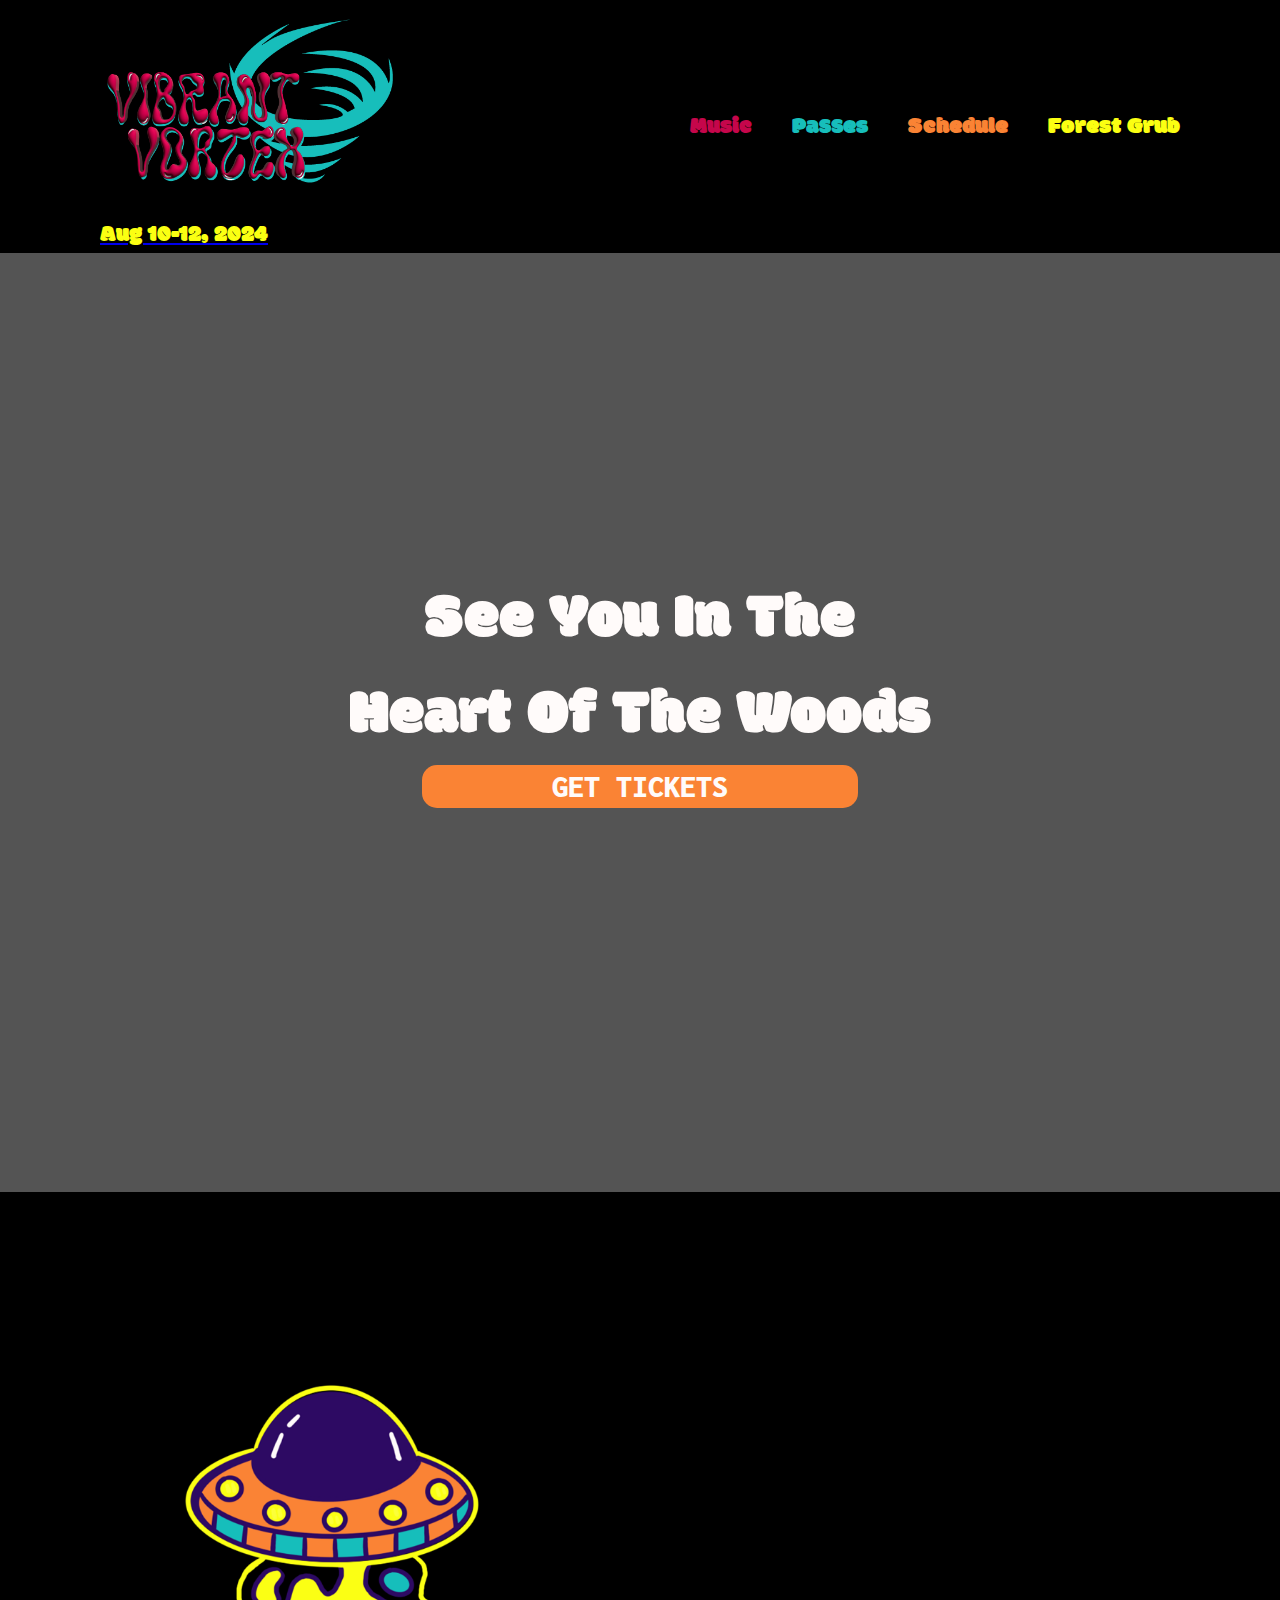
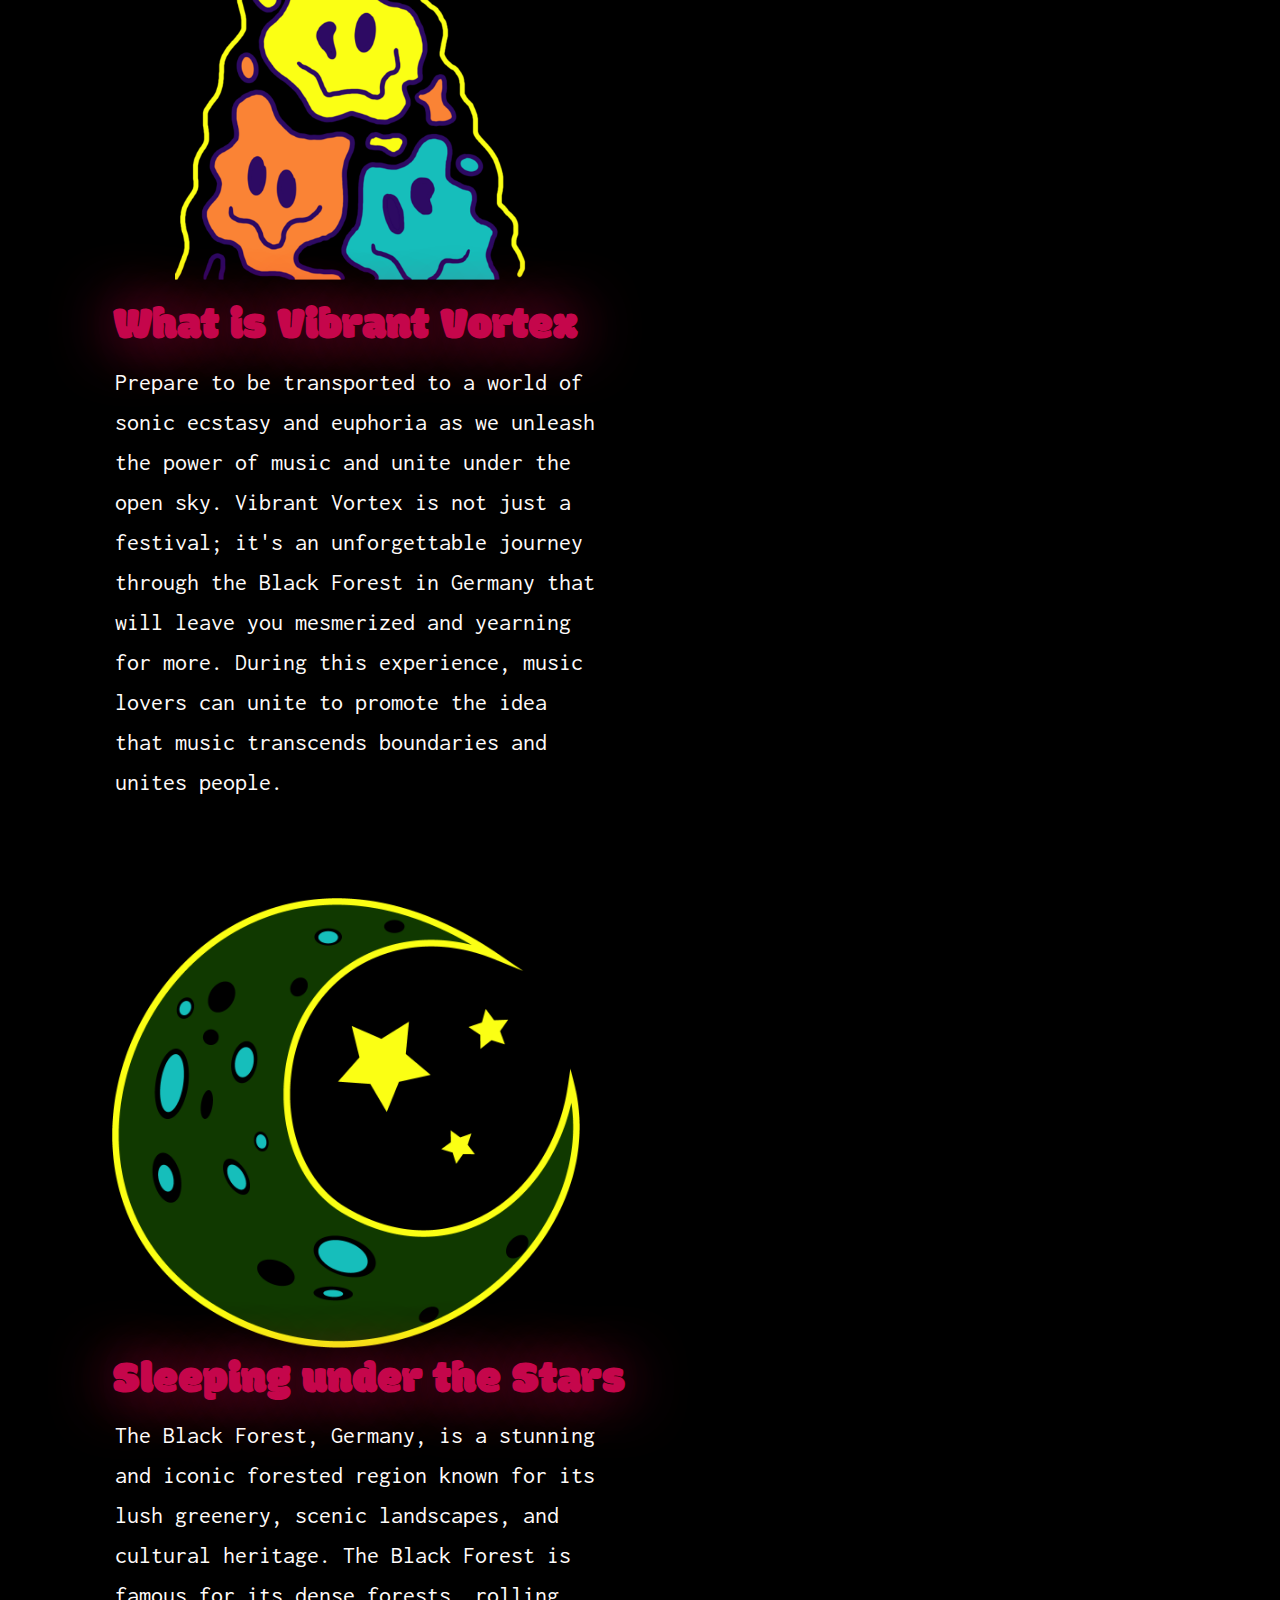
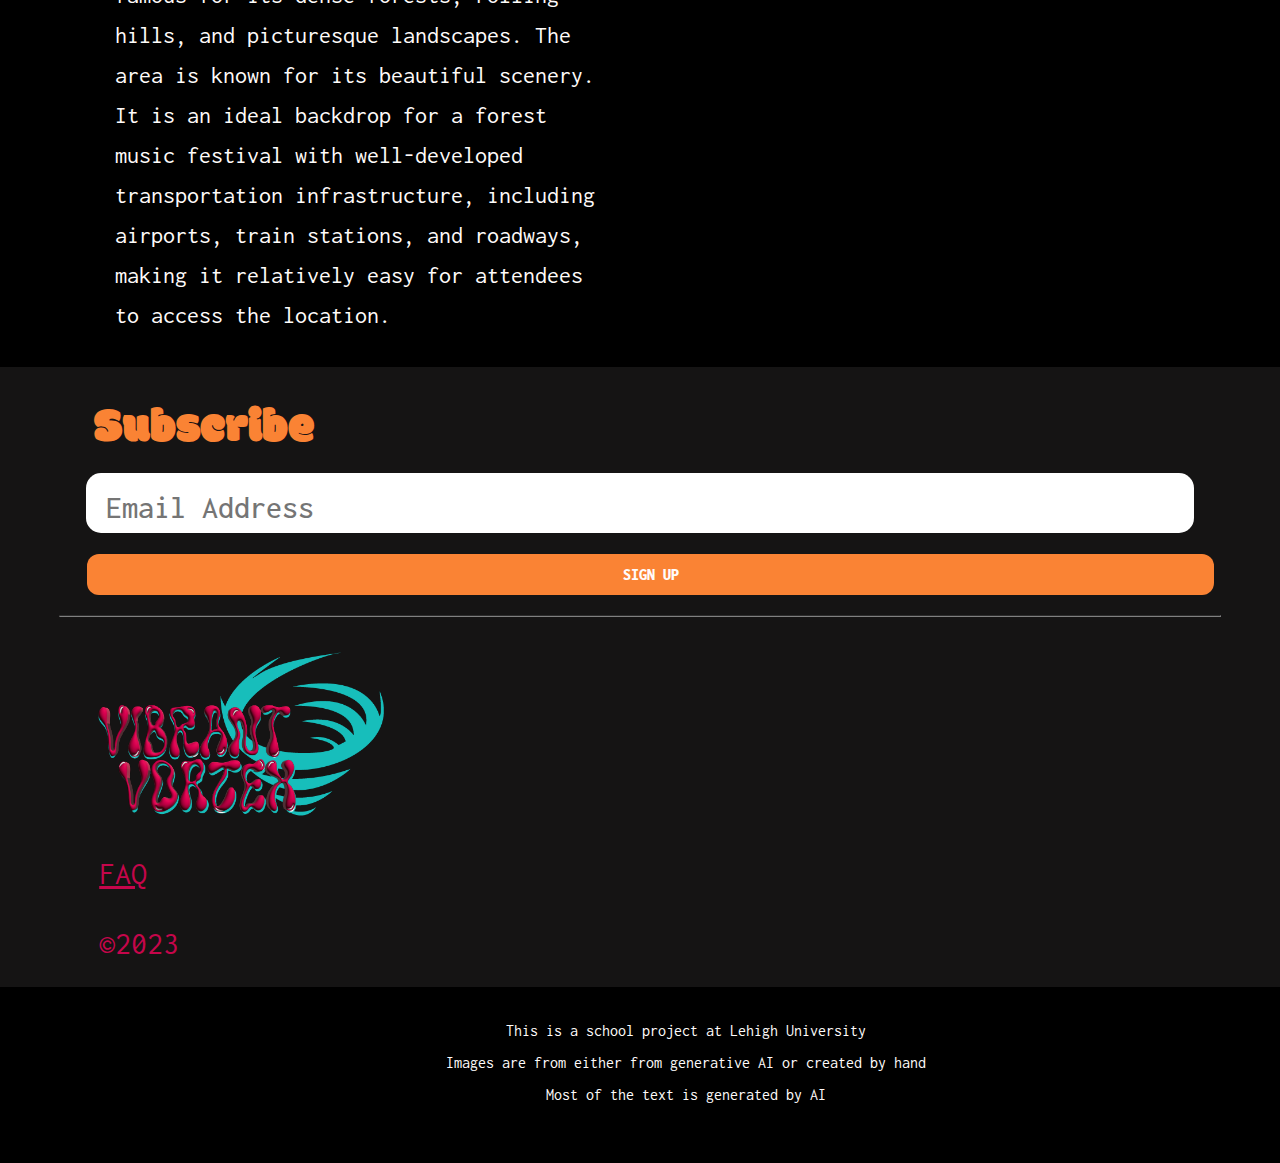
==== commit 48451fe3: "Add files via upload" ====
--- a/index.html
+++ b/index.html
@@ -121,9 +121,9 @@
 
             <div>
 
-                <a href="/Volumes/sja225/Web design/event-site-template-web1-main/Images/Vibrant Vortex Logo.png">
+                <a href="/Images/Vibrant Vortex Logo.png">
                     <img class="FAQLogo" alt="Vibrant Vortex Logo"
-                        src="/Volumes/sja225/Web design/event-site-template-web1-main/Images/Vibrant Vortex Logo.png"
+                        src="/Images/Vibrant Vortex Logo.png"
                         width="411" height="299">
                     <!-- Add logo, navigation, logo, or other header elements here based on your figma design file-->
                 </a>
--- a/styles.css
+++ b/styles.css
@@ -249,7 +249,7 @@
 }
 
 .headingBackground {
-  background: url(images/concert_heading.png), lightgray 50% / cover no-repeat;
+  background: url(./images/concert_heading.png), lightgray 50% / cover no-repeat;
   background-position: center;
   background-size: cover;
   box-shadow: inset 0 0 0 1000px rgba(0, 0, 0, 0.60);
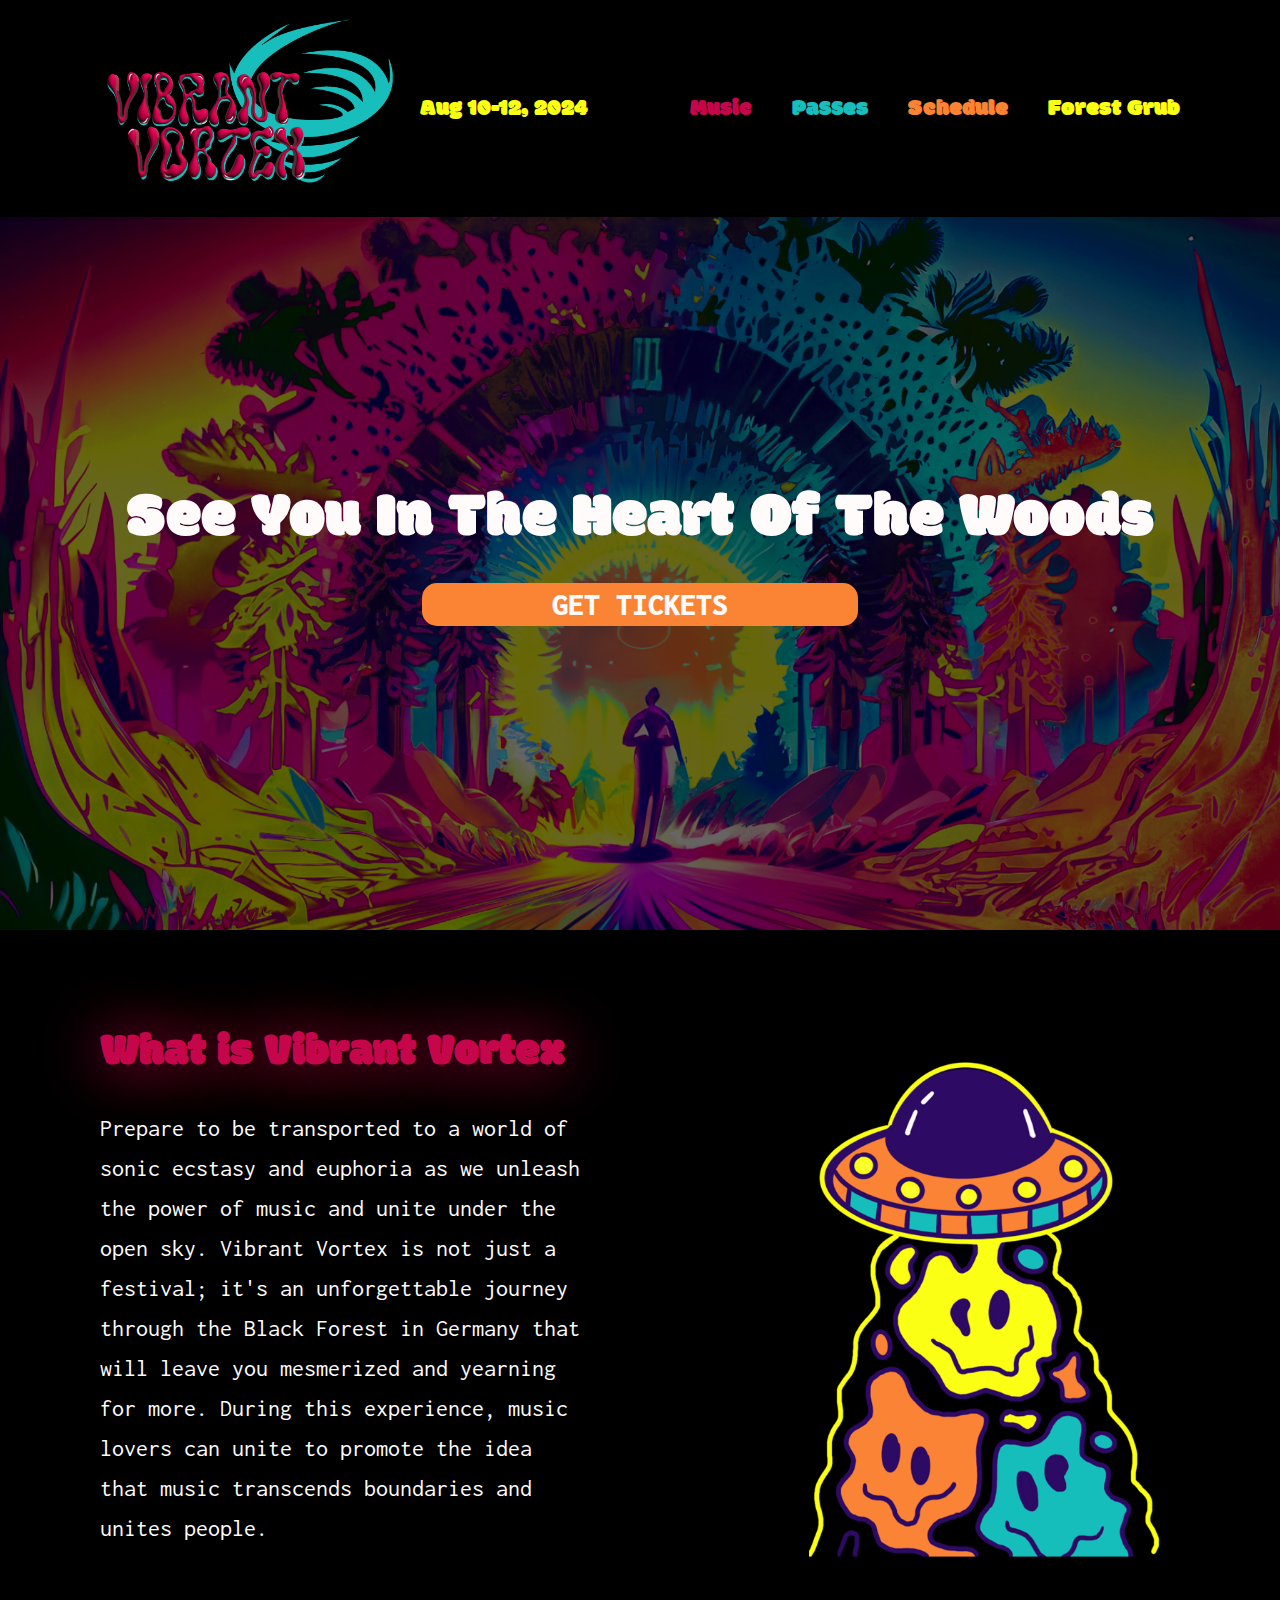
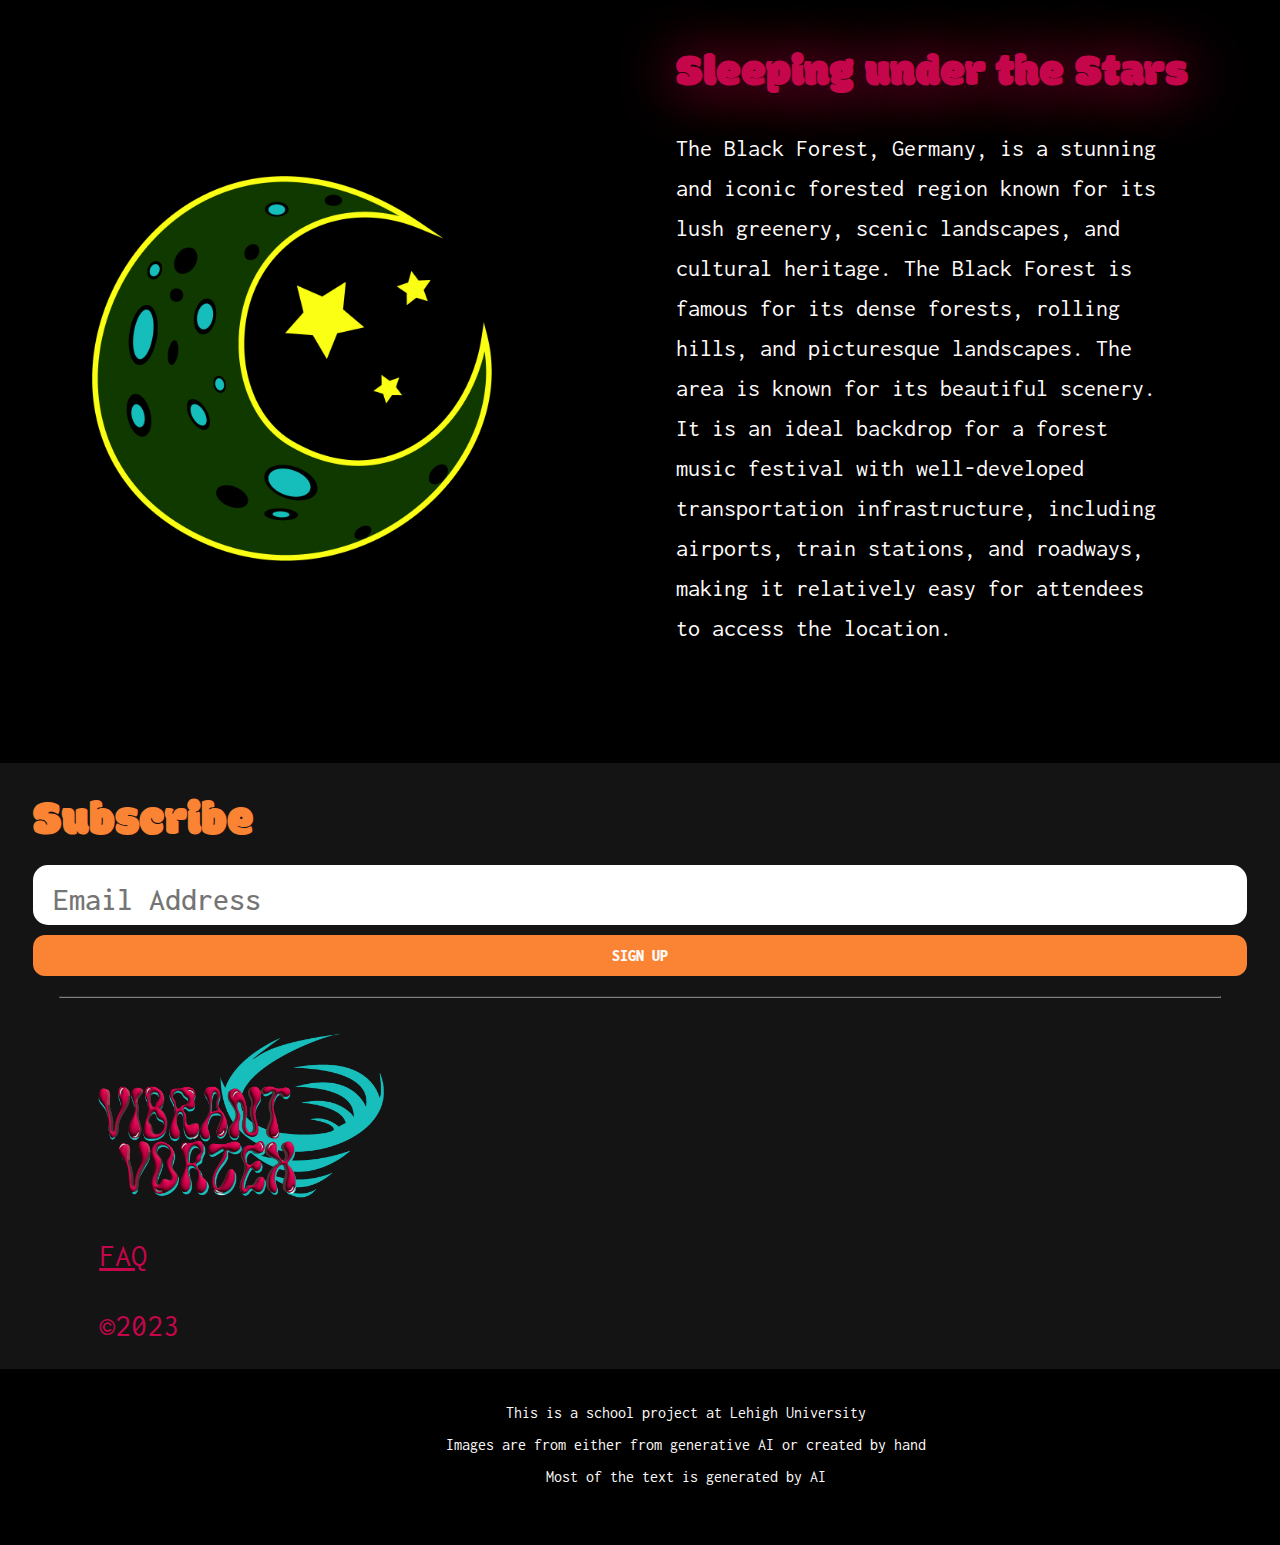
==== commit f4184c16: "Add files via upload" ====
--- a/index.html
+++ b/index.html
@@ -28,11 +28,10 @@
         <div class="nav-left">
             <a href="./index.html">
                 <img class="nav-logo" src="./Images/Vibrant Vortex Logo.png" />
+            </a>
                 <p class="nav-dates">
                     Aug 10-12, 2024
                 </p>
-            </a>
-
         </div>
         <input id="toggle" type="checkbox" />
 
@@ -55,8 +54,7 @@
     </div>
     <section>
         <div class="headingBackground">
-            <h1 class="headingText">See You In The</h1>
-            <h1 class="headingText">Heart Of The Woods</h1>
+            <p class="headingText">See You In The Heart Of The Woods</p>
             <button type="button" class="GetTicketsButton" onclick="alert('Link to Passes')">GET TICKETS</button>
         </div>
 
@@ -64,7 +62,7 @@
 
     <main>
         <div class="IndexQuestionRow questionRow2">
-            <div>
+            <div class="QnA-Container">
                 <p class="VibrantVortexQuestion">What is Vibrant Vortex</p>
                 <p class="VibrantVortexAnswer">Prepare to be transported to a world of sonic ecstasy and euphoria as we
                     unleash the power of music and unite under the open sky. Vibrant Vortex is not just a festival; it's
@@ -72,24 +70,26 @@
                     yearning for more. During this experience, music lovers can unite to promote the idea that music
                     transcends boundaries and unites people.</p>
             </div>
-            <div class="MOONpng">
-                <a href="./Images/groovy ufo.png">
-                    <img src="./Images/groovy ufo.png"
-                        alt="groovy ufo"
-                        height="526"
-                        width="auto">
-                </a>
+            <div class="ImgPlacement">
+                <div class="MOONpng">
+                    <a href="./Images/groovy ufo.png">
+                        <img src="./Images/groovy ufo.png"
+                            alt="groovy ufo"
+                            height="526"
+                            width="auto">
+                    </a>
+                </div>
             </div>
         </div>
 
         <div class="IndexQuestionRow">
-            <div>
+            <div class="ImgPlacement">
                 <img class="MOONpng"
                     src="./Images/good night moon.png"
                     alt="crescent moon with stars">
             </div>
 
-            <div>
+            <div class="QnA-Container">
                 <p class="VibrantVortexQuestion">Sleeping under the Stars</p>
                 <p class="VibrantVortexAnswer">The Black Forest, Germany, is a stunning and iconic forested region known
                     for its lush greenery, scenic landscapes, and cultural heritage. The Black Forest is famous for its
@@ -112,8 +112,10 @@
                     <input type="text" placeholder="Email Address" size="auto">
                         <!--<p class="EmailText">Email Address</h2>-->
                 </div>
-                
+
+                <div class="SignUpButton">
                     <button type="button" class="sign-up-button" onclick="alert('you have signed up')">SIGN UP</button>
+                </div>
 
             </div>
         
@@ -121,9 +123,9 @@
 
             <div>
 
-                <a href="/Images/Vibrant Vortex Logo.png">
+                <a href="./Images/Vibrant Vortex Logo.png">
                     <img class="FAQLogo" alt="Vibrant Vortex Logo"
-                        src="/Images/Vibrant Vortex Logo.png"
+                        src="./Images/Vibrant Vortex Logo.png"
                         width="411" height="299">
                     <!-- Add logo, navigation, logo, or other header elements here based on your figma design file-->
                 </a>
--- a/styles.css
+++ b/styles.css
@@ -30,7 +30,7 @@
   font: 'Modak';
 }
 
-p,
+/*p,
 h1,
 h2,
 h3,
@@ -38,7 +38,7 @@
 h5,
 h6 {
   overflow-wrap: break-word;
-}
+}*/
 
 #root,
 #__next {
@@ -92,6 +92,7 @@
 .nav-dates {
   font-family: 'Modak'; font-size: 1.5em;
   color: #FBFF12; 
+  text-decoration: none;
 }
 
 .nav-logo {
@@ -119,8 +120,9 @@
 /* ——————————— HAMBURGER ——————————— */
 
 @media screen and (max-width: 1000px) {
-  .nav-logo {
+  .nav-logo, .nav-dates {
     width: 100px;
+    font-size: 1em;
   }
 
 
@@ -249,16 +251,19 @@
 }
 
 .headingBackground {
-  background: url(./images/concert_heading.png), lightgray 50% / cover no-repeat;
+  background: url(./Images/concert_heading.png), lightgray 50% / cover no-repeat;
   background-position: center;
   background-size: cover;
   box-shadow: inset 0 0 0 1000px rgba(0, 0, 0, 0.60);
 
-  width: 1837;
-  height: 2053;
-
-  padding: 20em;
   margin-bottom: 5em;
+  padding: 15em 0;
+  text-align: center;
+
+  display: flex;
+  flex-direction: column;
+  justify-content: center;
+  height: 100%;
 }
 
 .headingText{
@@ -267,6 +272,8 @@
   justify-content: center;
   font-family: 'Modak';
   font-size: 64px;
+  overflow-wrap: normal;
+  margin: 15px;
 }
 
 .GetTicketsButton{
@@ -291,20 +298,52 @@
 /*Q&A ON HOME PAGE*/
 .IndexQuestionRow {
   display: flex;
-  justify-content: space-between;
+  justify-content: space-around;
+  align-content: center;
   flex-direction: row;
-}
-
-@media (max-width: 1300px) {
+  padding-bottom: 25px;
+  flex-wrap: wrap;
+}
+
+@media (max-width: 1000px) {
   .IndexQuestionRow {
     flex-direction: column;
+    
+  }
+
+  .VibantVortexQuestion .VibrantVortexAnswer {
+    width: 5em;
+    margin: 0 em;
+  }
+
+  .VibantVortexQuestion {
+    font-size: 5px;
   }
 
   .questionRow2 {
     flex-direction: column-reverse;
   }
 
-
+.ImgPlacement .QnA-Container{
+  display: flex;
+  justify-content: center is vertical;
+  align-items: center is horizontal;
+
+}
+
+}
+
+@media (max-width: 1000px) {
+  .MOONpng {
+    padding-bottom: 35px;
+  }
+}
+
+.QnA-Container {
+  display: flex;
+  flex-direction: column;
+  justify-content: center;
+  align-content: center;
 }
 
 .VibrantVortexQuestion {
@@ -312,49 +351,42 @@
   font-size: 45px;
   font-family: 'Modak';
   font-weight: normal;
+
   text-shadow: 0px 2px 60px #C5064B;
-  margin-left: 2.5em;
+  margin: 10px 30px;
+
+  display: flex;
+  flex-direction: column;
+  justify-content: center;
+  align-content: center;
 }
 
 .VibrantVortexAnswer {
   color: #FFFBFA;
-  margin-left: 4.8em;
   width: 20em; 
   font-size: 24px;
   line-height: 40px;
-}
-
-.SleepingStarsQuestion {
-  color: #C5064B;
-  font-size: 45px;
-  font-family: 'Modak';
-  font-weight: normal;
-  text-shadow: 0px 2px 60px #C5064B;
-  text-align: right;
-
-  padding-top: 1em;
-  margin-right: 2em;
-}
-
-.SleepingStarsAnswer {
-  color: #FFFBFA;
-
-  width: 20em; 
-  text-align: right;
-  font-size: 24px;
-  line-height: 40px;
+  padding-bottom: 2em;
+  margin: 10px 30px;
+}
+
+.ImgPlacement {
+  display: flex;
+  justify-content: center;
+  align-items: center;
+
 }
 
 .MOONpng {
   display: flex;
   justify-content: center;
-
-  padding-top: 6em;
-  margin-left: 5em;
-  width: 500px;
-  height: 100%;
-
-  padding-left: 2em;
+  align-content: center;
+
+  padding-top: 0em;
+  width: 400px;
+  height: auto;
+
+  margin: 10px 30px;
 }
 
 
@@ -365,8 +397,11 @@
   font-size: 48px;
   font-family: 'Modak';
   font-weight: normal;
-  margin-left: 1.9em;
+  margin-left: 30px;
+  margin-right: 30px;
   margin-top: 0.5em;
+  margin-bottom: 0;
+  line-height: 65px;
 }
 
 /* Interactive Email Box*/
@@ -376,11 +411,8 @@
   
   height: 60px;
   border-radius: 15px;
-  margin: 1.3em;
-  margin-left: 5.2em;
-  margin-right: 5.2em;
-  margin-top: 0.4em;
-  display: flex;
+  display: flex;
+  margin: 10px 30px;
 }
 
 /* Interactive Email Type*/
@@ -388,7 +420,7 @@
   display: flex;
   color: #151414;
   text-align: left;
-  padding-left: 20px;
+  padding: 20px 0;
 }
 
 /* Interactive Email Type - Aesthetics */
@@ -409,29 +441,32 @@
   width: 100%;
 }
 
-
-.sign-up-button{
+.SignUpButton{
   background-color: #FA8334; /* Orange */
-  color: #FFFBFA;
   border-radius: 12px;
   overflow: hidden;
 
+  display: flex;
+  justify-content: center;
+
+  margin: 10px 30px;
+}
+
+.sign-up-button{
   font-family: 'Inconsolata'; font-size: 16px;
   font-weight: 900;
   text-align: center;
   color: #FFFBFA;
-
-  display: flex;
-  justify-content: center;
-  margin-left: 5.25em;
+  background-color: #FA8334; /* Orange */
+
   padding-top: 12px;
   padding-bottom: 12px;
-  width: 88.5%;
-
 
   border: none;
   text-decoration: none;
 }
+
+
 
 /*Footer*/
 
@@ -557,14 +592,16 @@
   background-color: #FBFF12;
   box-shadow: 1px 1px 3px #FBFF12;
   border-left: 3px solid #FBFF12;
-  height: 62px;
-  width: 3px
+  height: auto;
+  width: 3px;
+  margin: 0px 10px;
 }
 
 .Headliner-Section{
   display: flex;
   flex-direction: row;
   justify-content: space-between;
+  text-align: center;
 }
 
     .PostMalone {
@@ -596,7 +633,6 @@
         
         color: #D9D9D9;
 
-        margin-bottom: 2em;
       }
 
 
@@ -611,12 +647,34 @@
 
   display: flex;
   justify-content: center;
-  margin: auto;
 
   margin-left: 8em;
   margin-right: 8em;
-
-}
+  padding-top: 2em;
+
+}
+
+@media ( max-width: 1300px) {
+  .Artists {
+    margin: 0 4em;
+  }
+}
+
+@media ( max-width: 800px) {
+  .Artists {
+    margin: auto;
+  }
+
+  .Headliner-Section {
+    margin: auto;
+    font-size: 36px;
+  }
+
+  .MusicBackground {
+    padding: 15px 15px;
+  }
+}
+
 
 /*PASSES*/
 
@@ -626,15 +684,8 @@
   background-size: cover;
   box-shadow: inset 0 0 0 1000px rgba(0, 0, 0, 0.60);
   
-  width: 1837;
-  height: 2053;
-  
-  padding-left: 12em;
-  padding-right: 12em;
   padding-top: 8em;
   padding-bottom: 2em;
-  margin-top: 0em;
-  margin-bottom: 0em;
 }
 
 .background-image-passes2{
@@ -643,15 +694,8 @@
   background-size: cover;
   box-shadow: inset 0 0 0 1000px rgba(0, 0, 0, 0.60);
   
-  width: 1837;
-  height: 2053;
-  
   padding-top: 2em;
-  padding-left: 12em;
-  padding-right: 12em;
   padding-bottom: 20em;
-  margin-top: 0em;
-  margin-bottom: 0em;
 }
 
 
@@ -713,9 +757,16 @@
 .PassContainer {
   display: flex;
   flex-direction: row;
-  justify-content: space-between;
+  justify-content: space-around;
   align-items: center;
-
+  padding: 20px;
+
+}
+
+@media (max-width: 600px){
+  .PassContainer {
+    flex-direction: column;
+  }
 }
 
 .PassColumn {
@@ -749,13 +800,6 @@
   display: inline-flex; 
 
   padding: 10px 20px; /* Adjust as needed */
-
-
- 
-  /*margin-left: 5.25em;
-  padding-top: 12px;
-  padding-bottom: 12px;*/
-
   
   border: none;
   text-decoration: none;
@@ -767,34 +811,8 @@
   background-position: center;
   background-size: cover;
   box-shadow: inset 0 0 0 1000px rgba(0, 0, 0, 0.60);
-  
-  width: 1837;
-  height: 2053;
-  
-  padding-left: 8em;
-  padding-right: 10em;
   padding-top: 8em;
-  padding-bottom: 2em;
-  margin-top: 0em;
-  margin-bottom: 0em;
-}
-
-/*.Schedule-Background2{
-  background: url(./Images/concert_background_7.png), lightgray 50% / cover no-repeat;
-  background-position: center;
-  background-size: cover;
-  box-shadow: inset 0 0 0 1000px rgba(0, 0, 0, 0.60);
-  
-  width: 1837;
-  height: 2053;
-  
-  padding-left: 8em;
-  padding-right: 14em;
-  padding-top: 0em;
-  padding-bottom: 2em;
-  margin-top: 0em;
-  margin-bottom: 0em;
-}*/
+}
 
 .Schedule{
   color: #FFFBFA;
@@ -816,6 +834,11 @@
 
   background: #FA8334;
   box-shadow: 0px 0px 98px 12px #FA8334;
+}
+
+.Schedule-Row{
+ display: flex;
+justify-content: space-between;
 }
 
 .Month-and-Date {
@@ -826,17 +849,20 @@
 .Schedule-Column1{
   padding: 1em;
   display: flex;
-  justify-content: left;
-  margin: auto;
-  position: absolute;
-}
-
+  justify-content: center;
+  margin: 0 auto;
+  align-items: flex-start;
+}
 .Schedule-Column2{
   padding: 1em;
   display: flex;
-  justify-content: right;
-  
-  
+  justify-content: center;
+}
+
+@media (max-width: 1000px){
+  .Schedule-Row {
+    flex-direction: column;
+  }
 }
 
 .date {
@@ -945,14 +971,8 @@
   background-size: cover;
   box-shadow: inset 0 0 0 1000px rgba(0, 0, 0, 0.60);
 
-  width: 1837;
-  height: 2053;
-
   padding-top: 8em;
   padding-bottom: 2em;
-  padding-left: 20em;
-  padding-right: 20em;
-  margin-top: 2em;
 }
 
 .Grub-Background2{
@@ -961,14 +981,8 @@
   background-size: cover;
   box-shadow: inset 0 0 0 1000px rgba(0, 0, 0, 0.60);
 
-  width: 1837;
-  height: 2053;
-
   padding-top: 1em;
   padding-bottom: 10em;
-  padding-left: 20em;
-  padding-right: 20em;
-  margin-bottom: 0em;
 }
 
 .ForestGrub {
@@ -1023,6 +1037,13 @@
   font-weight: bold;
   margin-left: 2em;
   margin-bottom: 0em;
+}
+
+.Restaurant-Row{
+  display: flex;
+  justify-content: center;
+  flex-direction: column;
+  align-items: center;
 }
 
 /*FAQ PAGE*/
